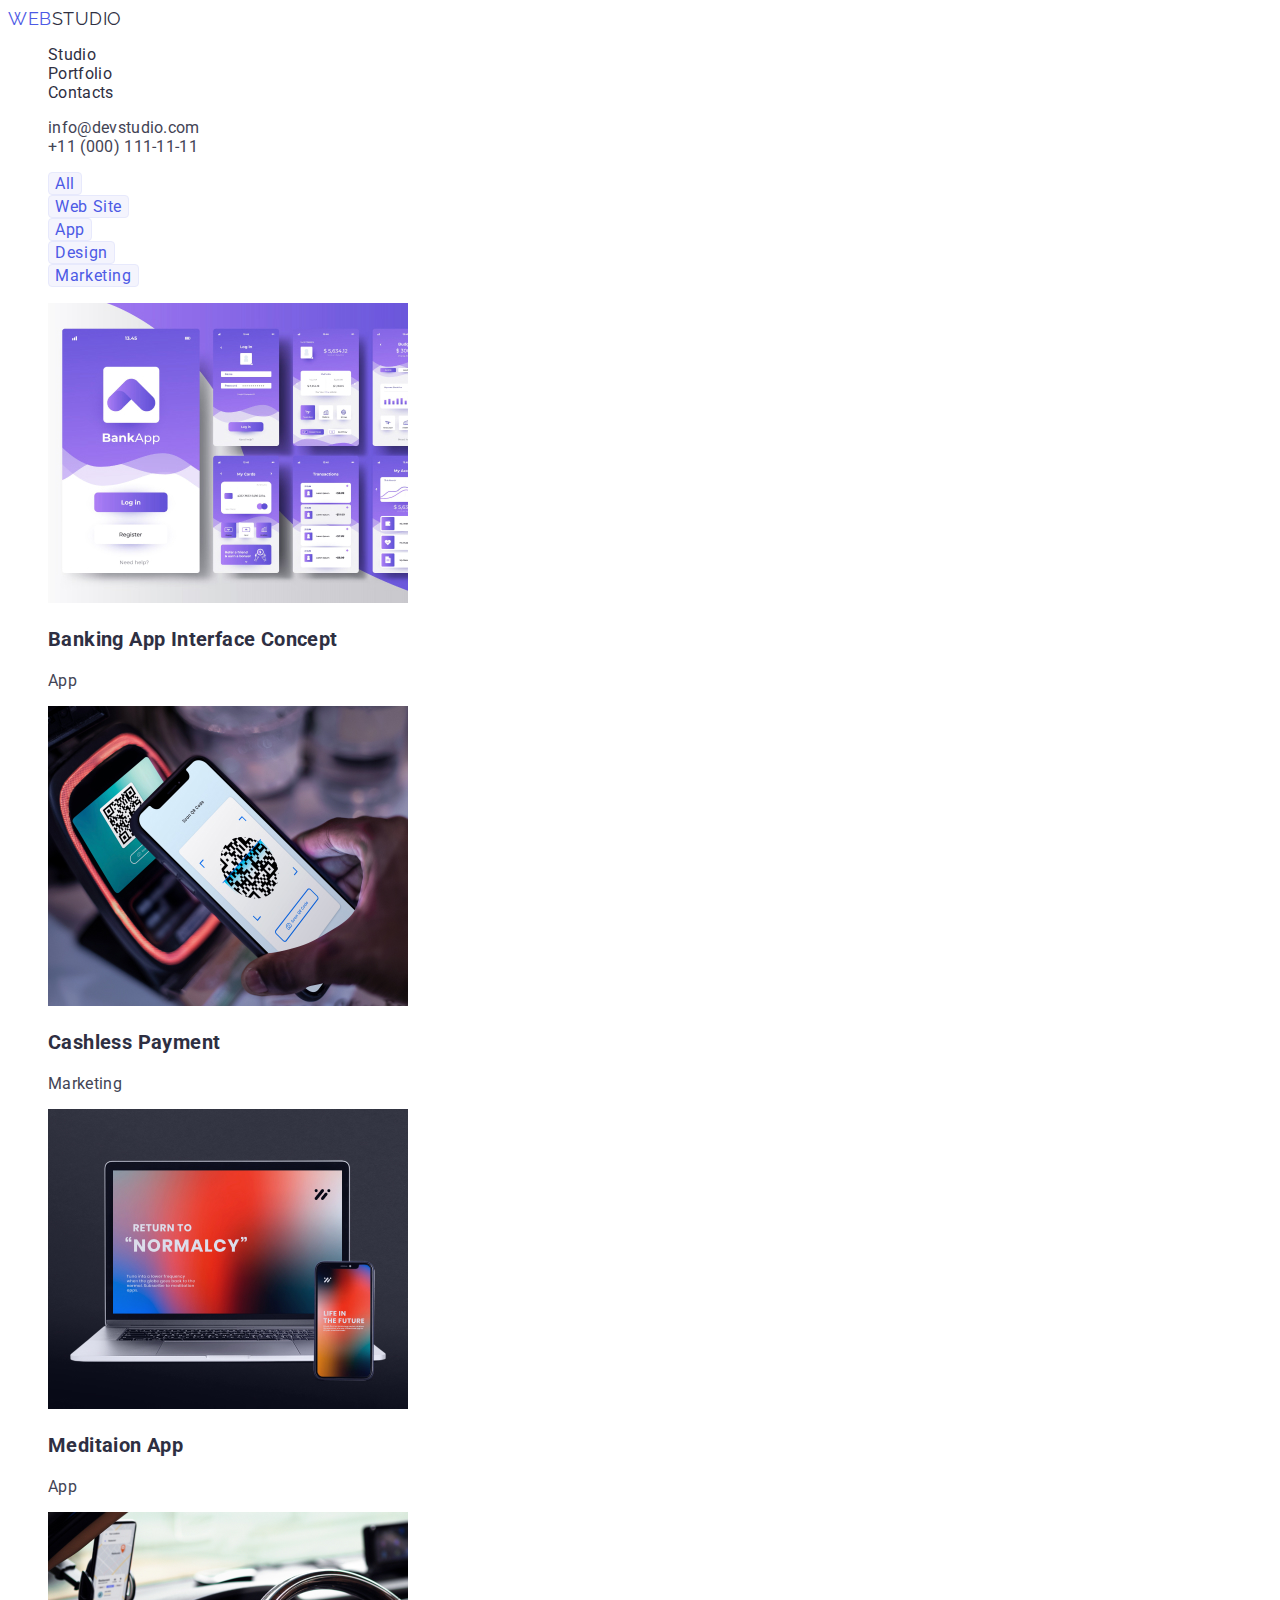
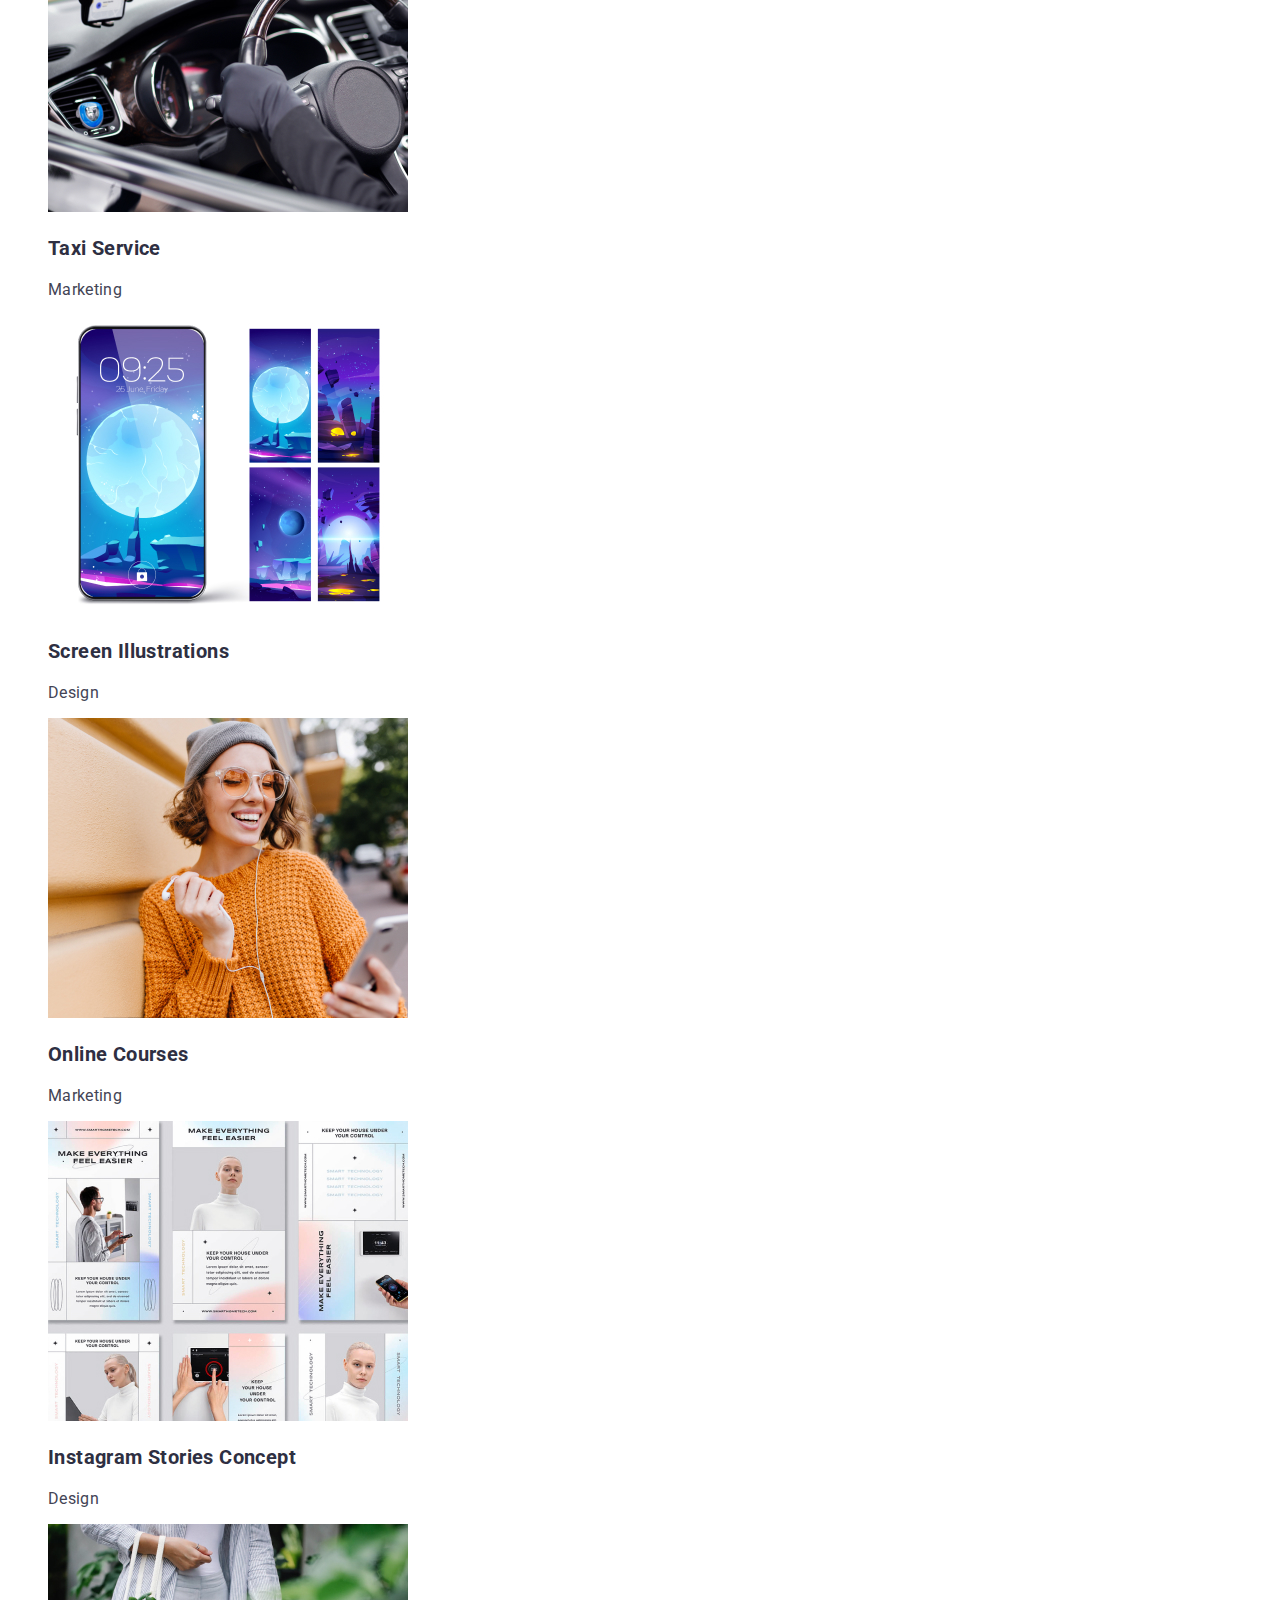
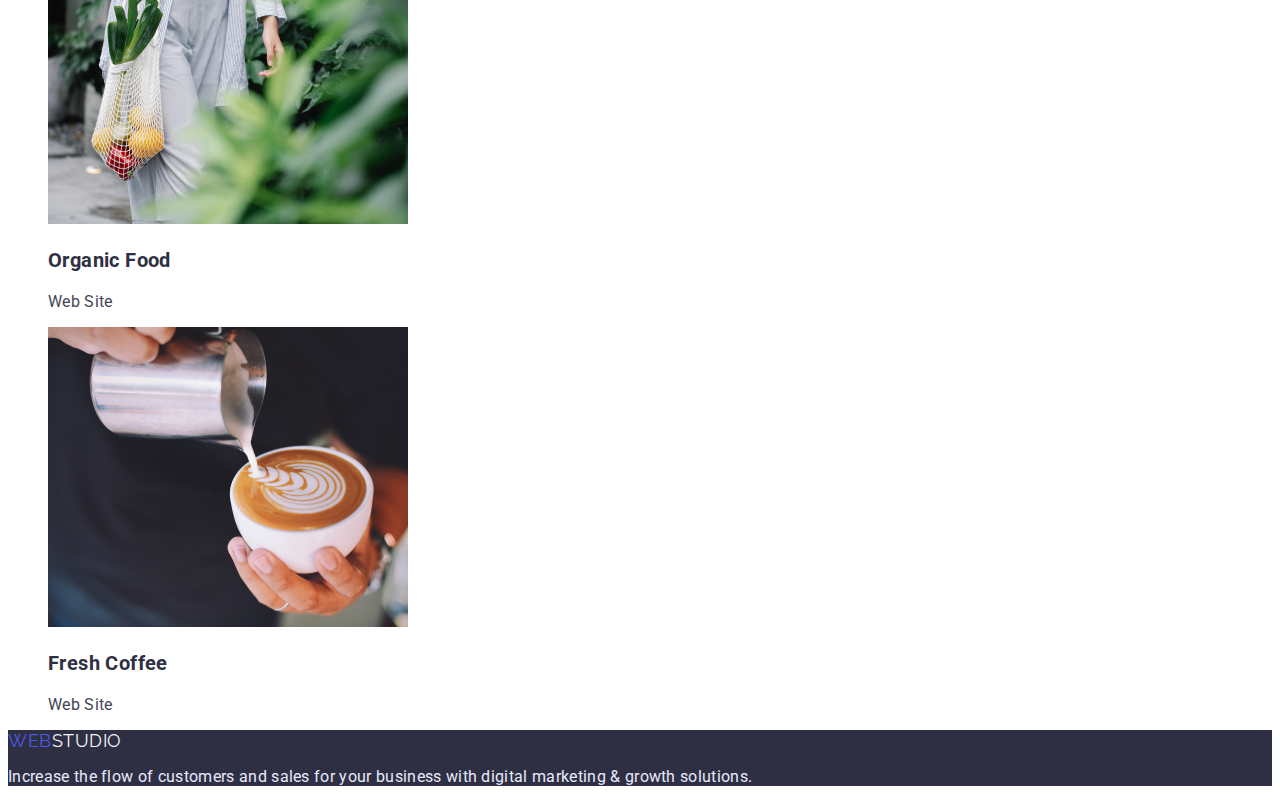
==== portfolio.html @ a3c71c4f "Initial commit" ====
<!DOCTYPE html>
<html lang="en">
  <head>
    <meta charset="UTF-8" />
    <meta http-equiv="X-UA-Compatible" content="IE=edge" />
    <meta name="viewport" content="width=device-width, initial-scale=1.0" />
    <title>Portfolio</title>
    <link rel="preconnect" href="https://fonts.googleapis.com" />
    <link rel="preconnect" href="https://fonts.gstatic.com" crossorigin />
    <link
      href="https://fonts.googleapis.com/css2?family=Raleway:wght@800&family=Roboto:wght@400;500;700;900&display=swap"
      rel="stylesheet"
    />
    <link rel="stylesheet" href="./css/styles.css" />
  </head>
  <body>
    <!-- Header -->
    <header class="header">
      <nav class="nav">
        <a class="logo link" href="./index.html"
          >Web<span class="logo-item">Studio</span></a
        >
        <ul class="menu list">
          <li class="menu-item list">
            <a class="menu-link link" href="./index.html">Studio</a>
          </li>
          <li class="menu-item list">
            <a class="menu-link link" href="./portfolio.html">Portfolio</a>
          </li>
          <li class="menu-item list">
            <a class="menu-link link" href="/contacts.html">Contacts</a>
          </li>
        </ul>
      </nav>
      <address>
        <ul class="menu list">
          <li class="menu-item">
            <a class="contact-mail link" href="mailto:info@devstudio.com"
              >info@devstudio.com</a
            >
          </li>
          <li>
            <a class="contact-phone-number link" href="tel:+11(000)111-11-11"
              >+11 (000) 111-11-11</a
            >
          </li>
        </ul>
      </address>
    </header>
    <main>
      <section>
        <ul class="list">
          <li><button class="modal-btn" type="button">All</button></li>
          <li><button class="modal-btn" type="button">Web Site</button></li>
          <li><button class="modal-btn" type="button">App</button></li>
          <li><button class="modal-btn" type="button">Design</button></li>
          <li><button class="modal-btn" type="button">Marketing</button></li>
        </ul>
        <ul class="list">
          <li class="portfolio">
            <img src="./images/img-4.jpg" alt="bank app" width="360" />
            <h3 class="portfolio-title">Banking App Interface Concept</h3>
            <p class="portfolio-text">App</p>
          </li>
          <li class="portfolio">
            <img
              src="./images/img-5.jpg"
              alt="phone with QR-code"
              width="360"
            />
            <h3 class="portfolio-title">Cashless Payment</h3>
            <p class="portfolio-text">Marketing</p>
          </li>
          <li class="portfolio">
            <img src="./images/img-6.jpg" alt="laptop and phone" width="360" />
            <h3 class="portfolio-title">Meditaion App</h3>
            <p class="portfolio-text">App</p>
          </li>
          <li class="portfolio">
            <img
              src="./images/img-7.jpg"
              alt="man in a car with phone"
              width="360"
            />
            <h3 class="portfolio-title">Taxi Service</h3>
            <p class="portfolio-text">Marketing</p>
          </li>
          <li class="portfolio">
            <img
              src="./images/img-8.jpg"
              alt="screen illustrations"
              width="360"
            />
            <h3 class="portfolio-title">Screen Illustrations</h3>
            <p class="portfolio-text">Design</p>
          </li>
          <li class="portfolio">
            <img
              src="./images/img-9.jpg"
              alt="girl with phone and earphones"
              width="360"
            />
            <h3 class="portfolio-title">Online Courses</h3>
            <p class="portfolio-text">Marketing</p>
          </li>
          <li class="portfolio">
            <img
              src="./images/img-10.jpg"
              alt="Instagram stories concept"
              width="360"
            />
            <h3 class="portfolio-title">Instagram Stories Concept</h3>
            <p class="portfolio-text">Design</p>
          </li>
          <li class="portfolio">
            <img
              src="./images/img-11.jpg"
              alt="a bag with vegetables and fruits"
              width="360"
            />
            <h3 class="portfolio-title">Organic Food</h3>
            <p class="portfolio-text">Web Site</p>
          </li>
          <li class="portfolio">
            <img src="./images/img-12.jpg" alt="a cup of cofee" width="360" />
            <h3 class="portfolio-title">Fresh Coffee</h3>
            <p class="portfolio-text">Web Site</p>
          </li>
        </ul>
      </section>
    </main>
    <footer class="footer">
      <a class="logo link" href="./index.html"
        >Web<span class="logo-footer">Studio</span></a
      >
      <p class="footer-text">
        Increase the flow of customers and sales for your business with digital
        marketing & growth solutions.
      </p>
    </footer>
  </body>
</html>
---- css/styles.css ----
:root {
  --primary-text-color: #434455;
  --tittle-text-color: #2e2f42;
  --primary-white-color: #ffffff;
  --primary-bcg-color: #f4f4fd;
}
body {
  color: #434455;
  font-family: system-ui, -apple-system, BlinkMacSystemFont, "Segoe UI", Roboto,
    Oxygen, Ubuntu, Cantarell, "Open Sans", "Helvetica Neue", sans-serif;
}
.list {
  list-style: none;
}
.link {
  text-decoration: none;
}
/* logo */
.logo {
  font-family: "Raleway", sans-serif;
  font-size: 18px;
  line-height: 0, 75;
  display: flex;
  align-items: center;
  letter-spacing: 0.03em;
  text-transform: uppercase;
  color: #4d5ae5;
}
.logo-item {
  font-family: "Raleway", sans-serif;
  font-size: 18px;
  line-height: 0, 75;
  display: flex;
  align-items: center;
  letter-spacing: 0.03em;
  text-transform: uppercase;
  color: var(--tittle-text-color);
}
/* header */
.menu-link {
  font-family: "Roboto", sans-serif;
  font-size: 16px;
  line-height: 0, 67;
  letter-spacing: 0.02em;
  color: var(--tittle-text-color);
}
.menu-link:hover {
  color: #404bbf;
}
.contact-mail {
  font-family: "Roboto", sans-serif;
  font-style: normal;
  font-size: 16px;
  line-height: 0, 67;
  letter-spacing: 0.02em;
  color: var(--primary-text-color);
}
.contact-phone-number {
  font-family: "Roboto", sans-serif;
  font-style: normal;
  font-size: 16px;
  line-height: 0, 67;
  letter-spacing: 0.02em;
  color: var(--primary-text-color);
}
.contact-mail:hover {
  color: #404bbf;
}
.contact-phone-number:hover {
  color: #404bbf;
}
/* Hero */
.main-btn {
  font-family: "Roboto", sans-serif;
  font-size: 16px;
  line-height: 0, 67;
  display: flex;
  align-items: center;
  letter-spacing: 0.04em;
  color: var(--primary-white-color);
  background-color: #4d5ae5;
  cursor: pointer;
}
.main-btn:hover {
  background-color: #404bbf;
  cursor: pointer;
}
.main-section {
  background-color: var(--tittle-text-color);
}
.main-section-text {
  font-family: "Roboto";
  font-size: 56px;
  line-height: 0, 93;
  letter-spacing: 0.02em;
  color: var(--primary-white-color);
}
/* Our Features */
.features-title {
  font-family: "Roboto", sans-serif;
  font-size: 20px;
  line-height: 0, 83;
  letter-spacing: 0.02em;
  color: var(--tittle-text-color);
}
.features-text {
  font-family: "Roboto", sans-serif;
  font-size: 16px;
  line-height: 0, 66;
  letter-spacing: 0.02em;
  color: var(--primary-text-color);
}
/* What are we doing */

/* Our team */
.our-team {
  background-color: var(--primary-bcg-color);
}
.team-card {
  background-color: var(--primary-white-color);
}
.team-title {
  font-family: "Roboto", sans-serif;
  font-size: 20px;
  line-height: 0, 83;
  letter-spacing: 0.02em;
  color: var(--tittle-text-color);
}
.team-text {
  font-family: "Roboto", sans-serif;
  font-size: 16px;
  line-height: 0, 66;
  letter-spacing: 0.02em;
}
/* footer */
.footer {
  background-color: var(--tittle-text-color);
}
.footer-text {
  font-family: "Roboto", sans-serif;
  font-size: 16px;
  line-height: 0, 66;
  letter-spacing: 0.02em;
  color: #e7e9fc;
}
.logo-footer {
  font-family: "Raleway", sans-serif;
  font-size: 18px;
  line-height: 0, 75;
  display: flex;
  align-items: center;
  letter-spacing: 0.03em;
  text-transform: uppercase;
  color: var(--primary-bcg-color);
}
/* Portfolio */
.modal-btn {
  font-family: "Roboto", sans-serif;
  font-size: 16px;
  line-height: 0, 66;
  display: flex;
  align-items: center;
  text-align: center;
  letter-spacing: 0.04em;
  color: #4d5ae5;
  background: #f4f4fd;
  border: 1px solid #e7e9fc;
  border-radius: 4px;
  flex: none;
  order: 1;
  flex-grow: 0;
  cursor: pointer;
}
.modal-btn:hover {
  font-family: "Roboto", sans-serif;
  font-size: 16px;
  line-height: 0, 66;
  display: flex;
  align-items: center;
  text-align: center;
  letter-spacing: 0.04em;
  color: var(--primary-white-color);
  background: #404bbf;
  box-shadow: 0px 3px 1px rgba(0, 0, 0, 0.1), 0px 2px 1px rgba(0, 0, 0, 0.08),
    0px 2px 2px rgba(0, 0, 0, 0.12);
  border-radius: 4px;
  flex: none;
  order: 0;
  flex-grow: 0;
}
.portfolio-title {
  font-family: "Roboto", sans-serif;
  font-size: 20px;
  line-height: 0, 83;
  letter-spacing: 0.02em;
  color: var(--tittle-text-color);
}
.portfolio-text {
  font-family: "Roboto", sans-serif;
  font-size: 16px;
  line-height: 0, 66;
  letter-spacing: 0.02em;
  color: var(--primary-text-color);
}
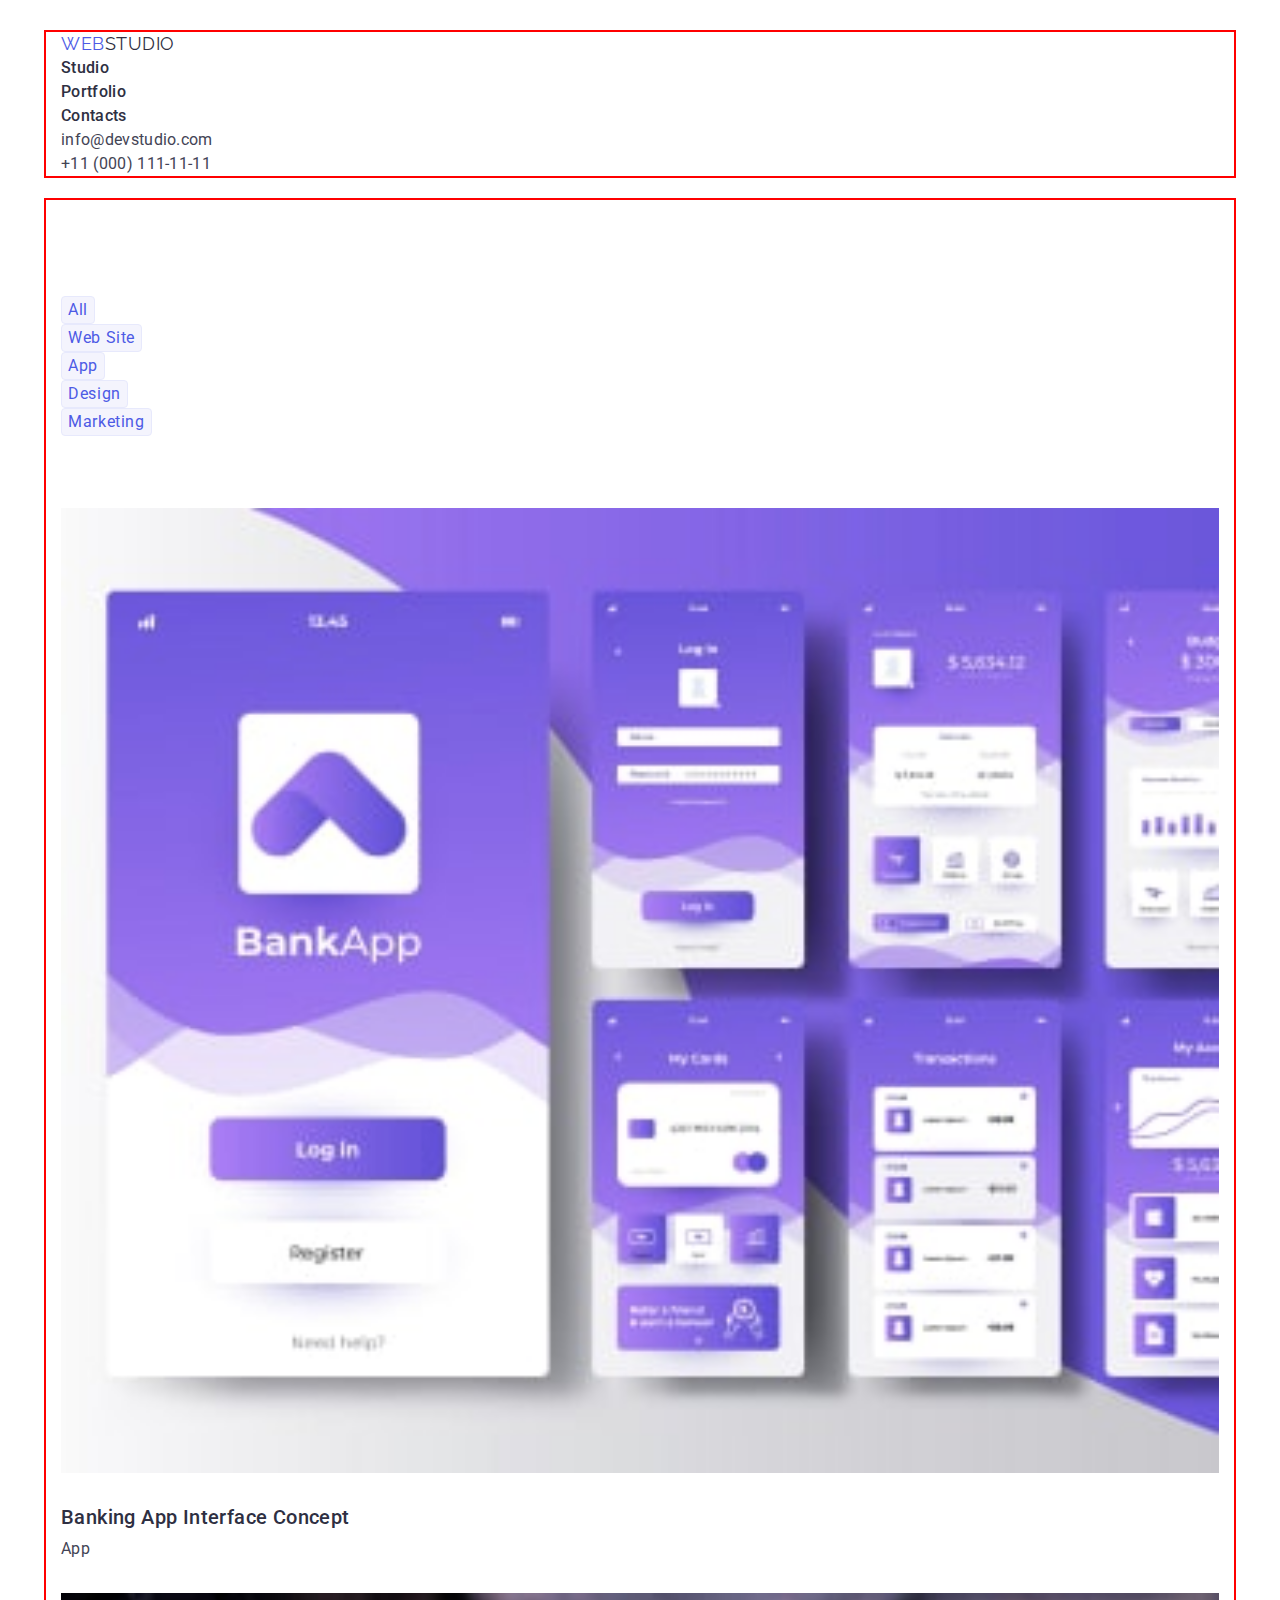
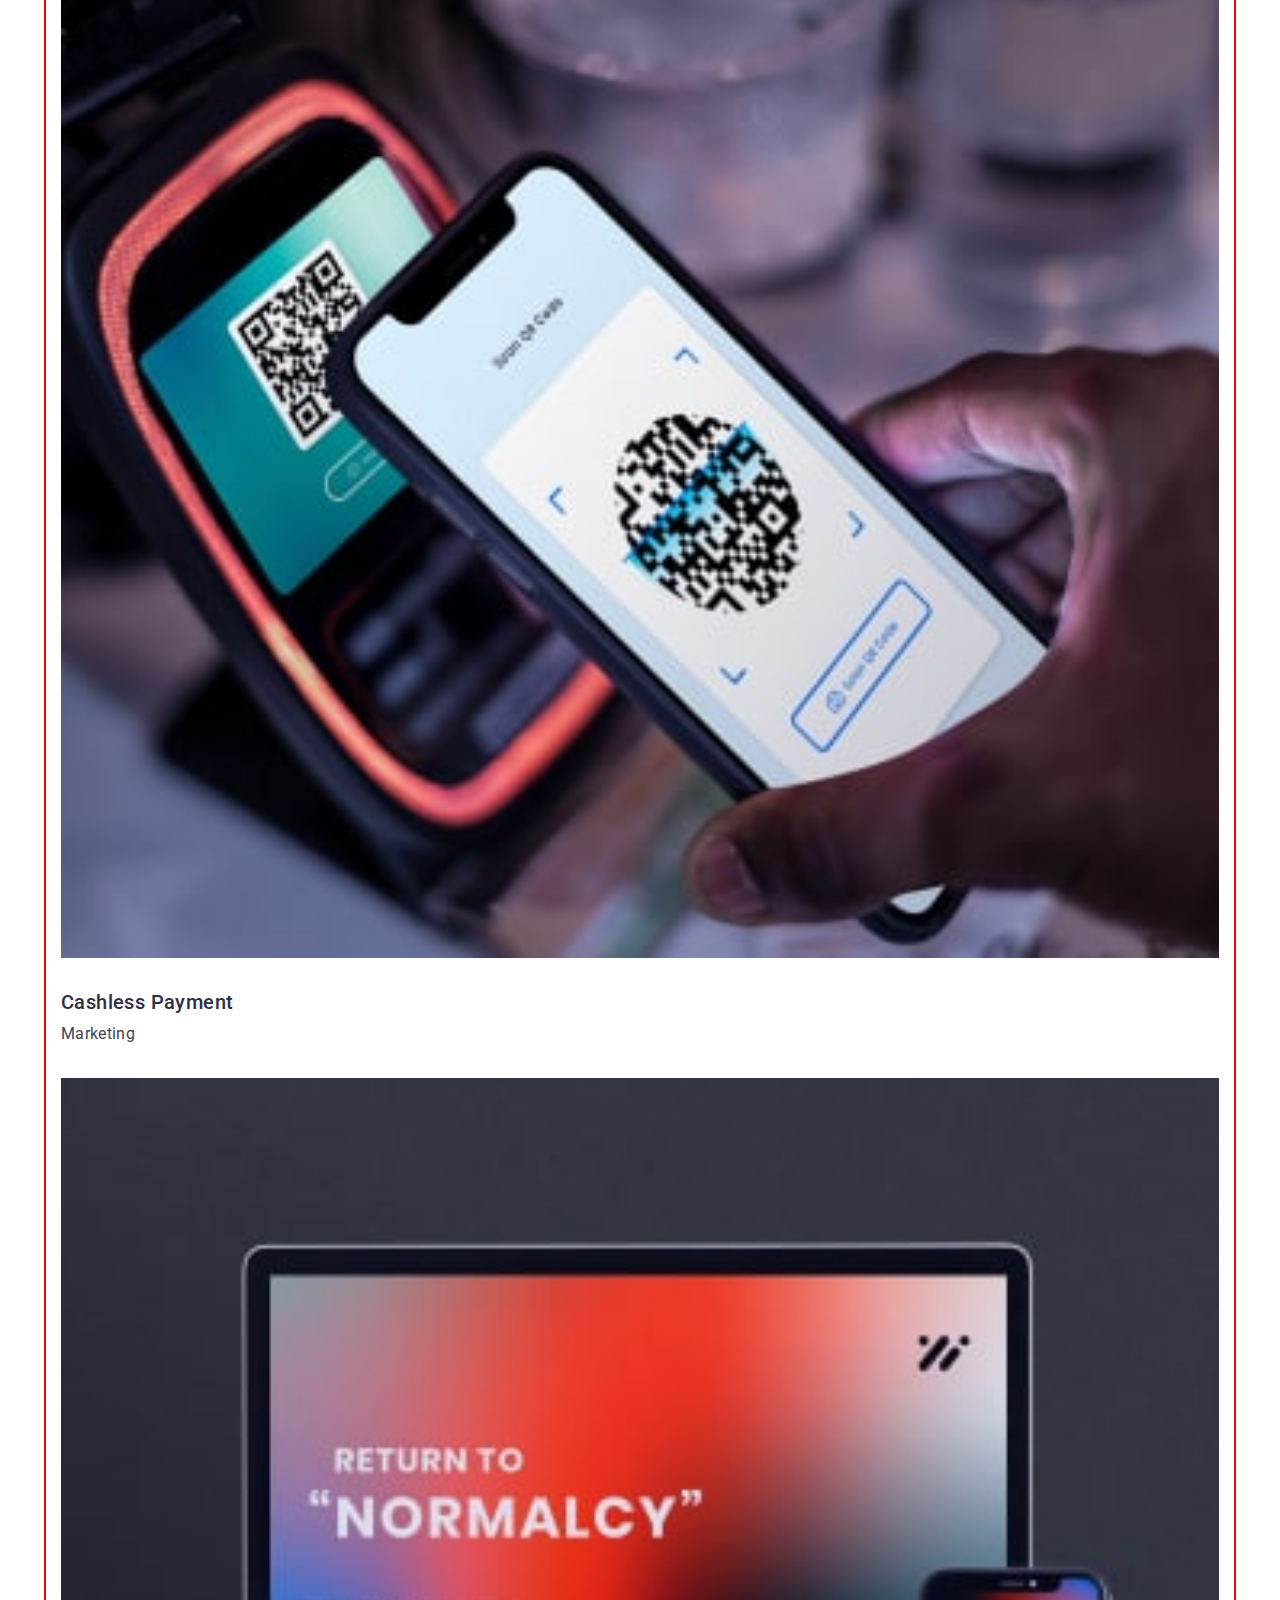
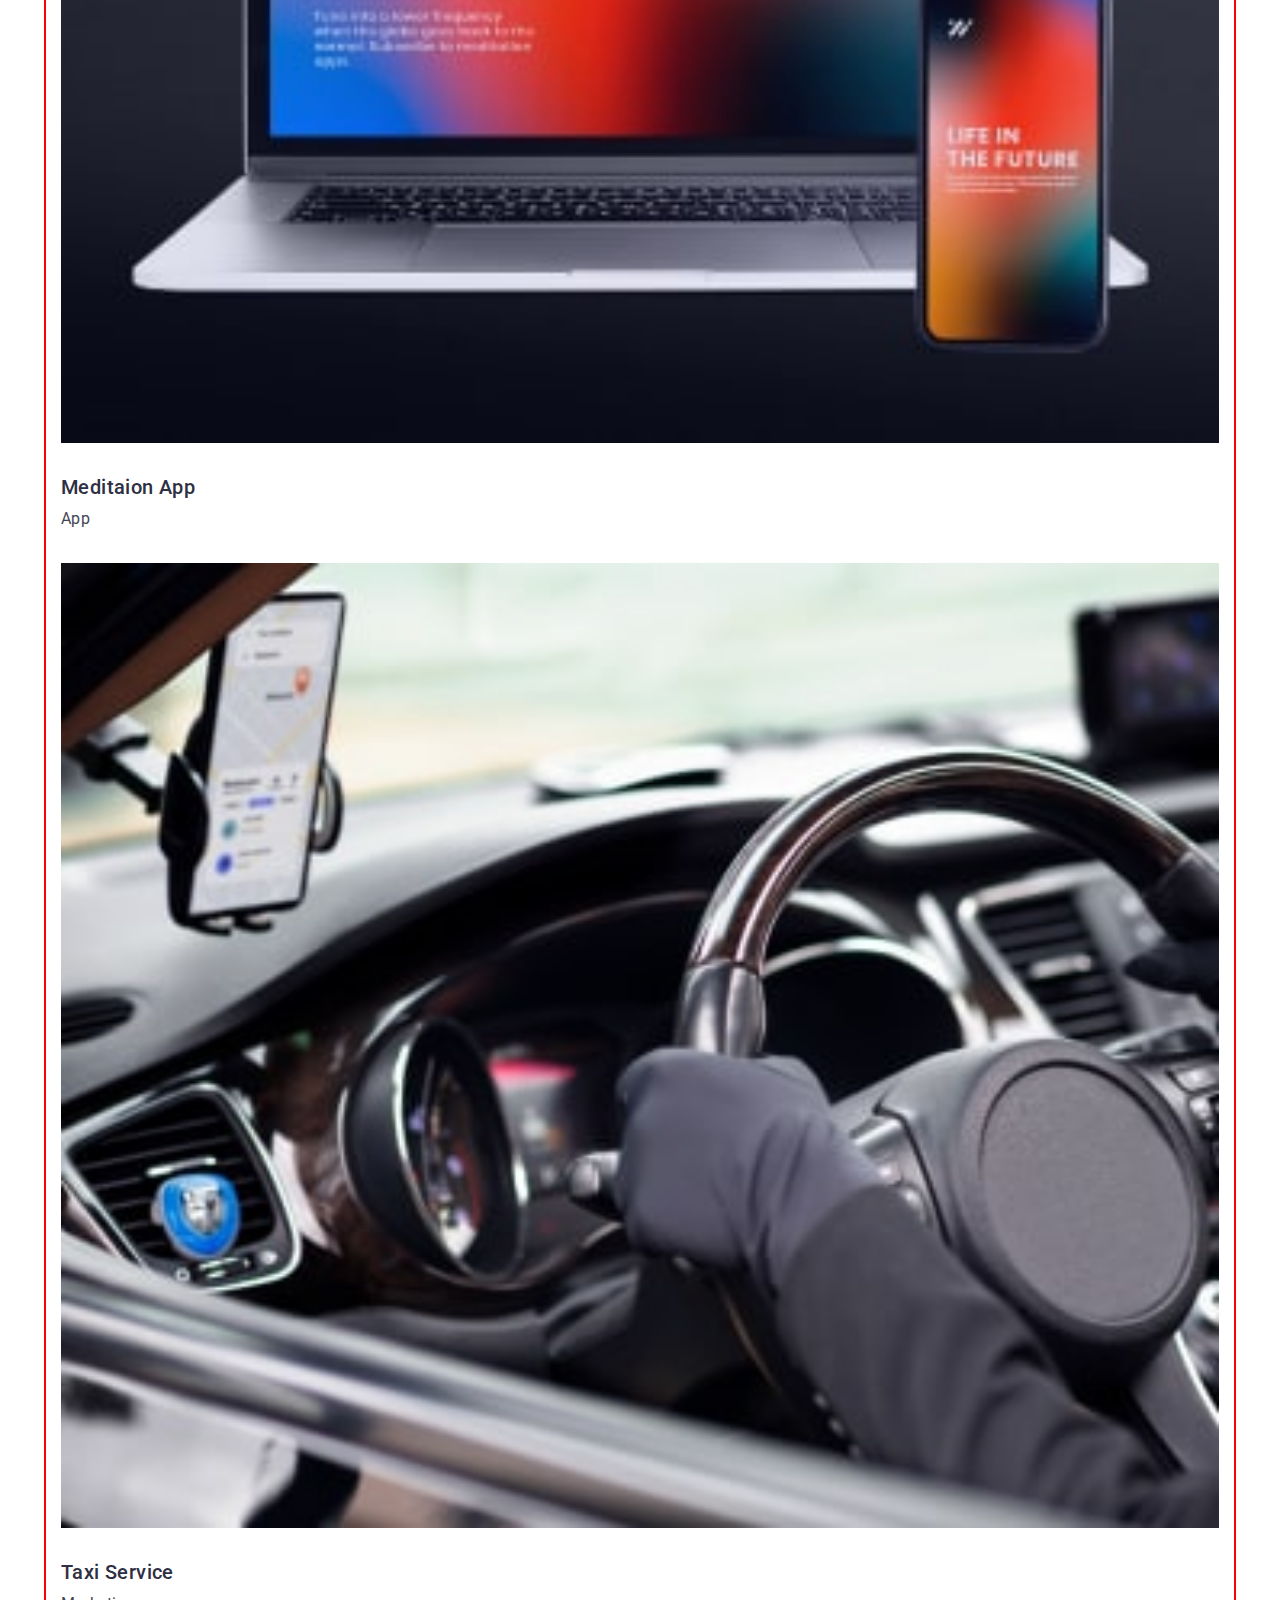
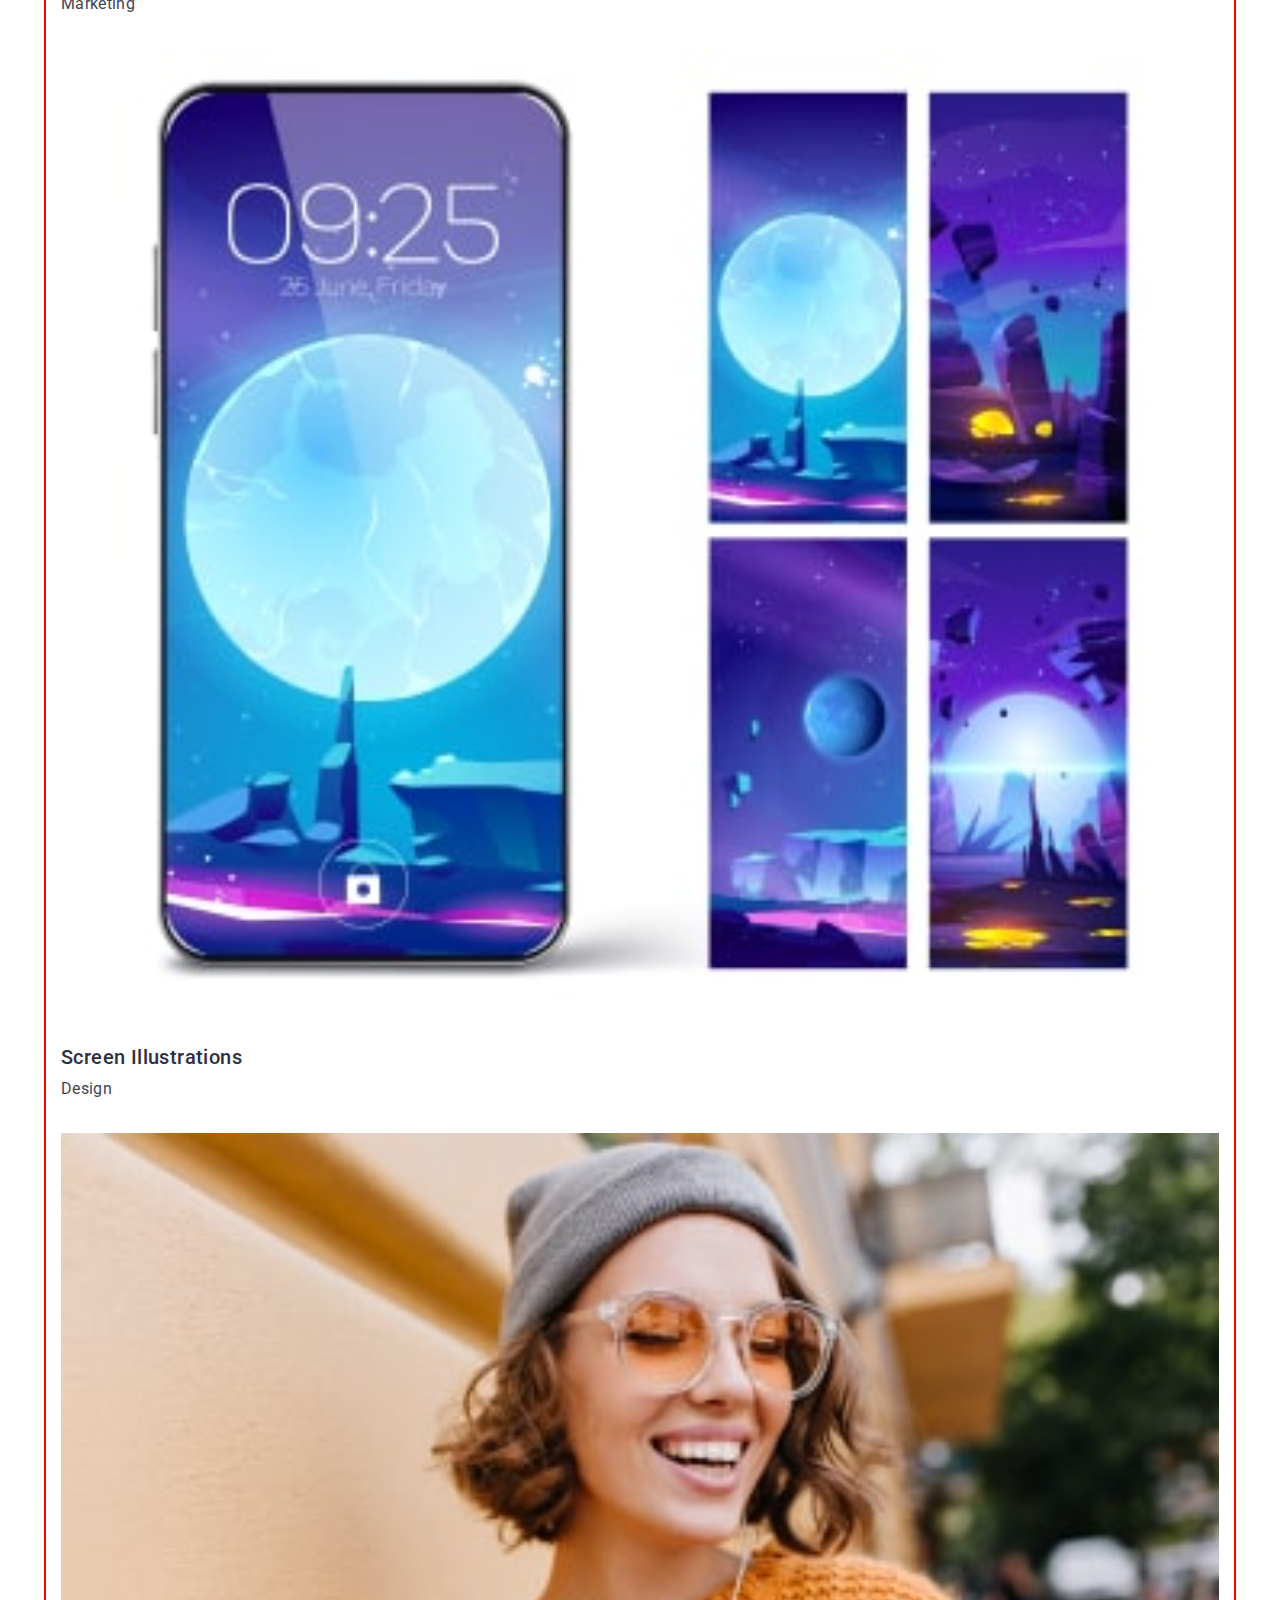
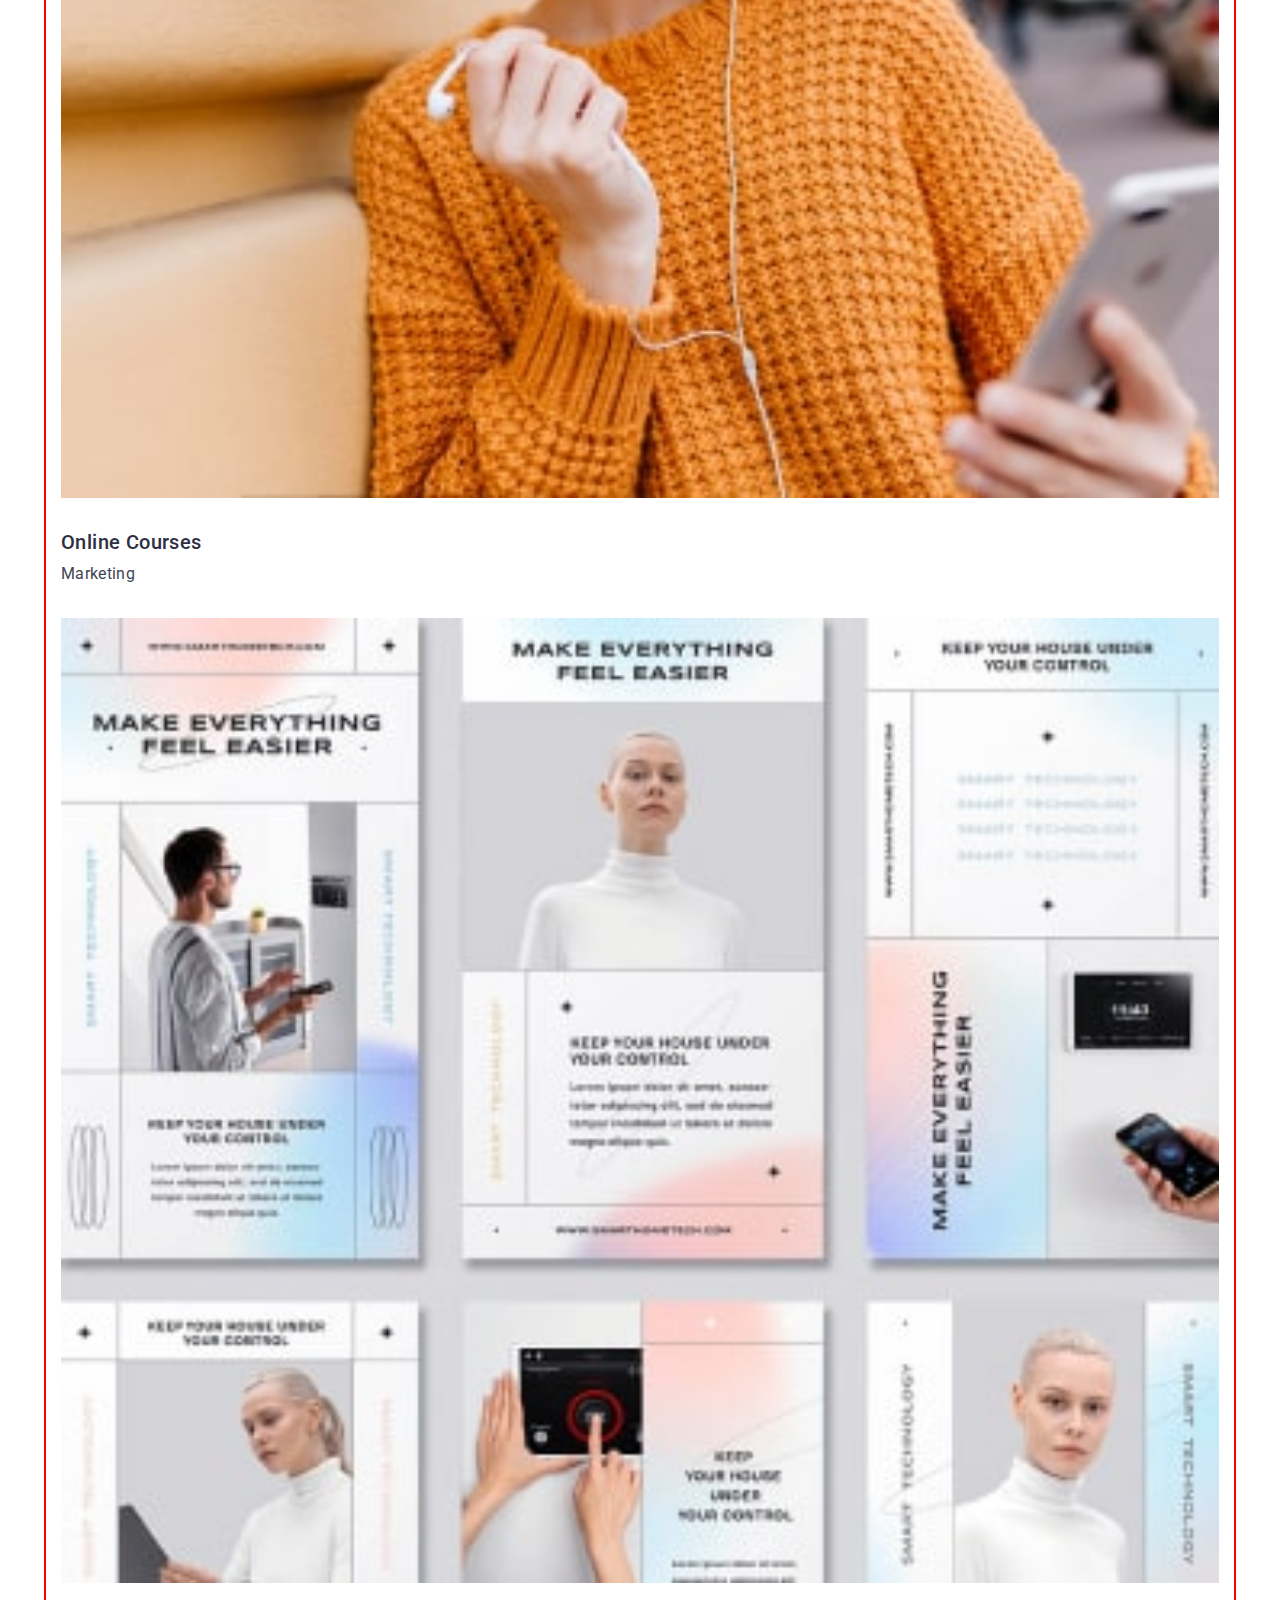
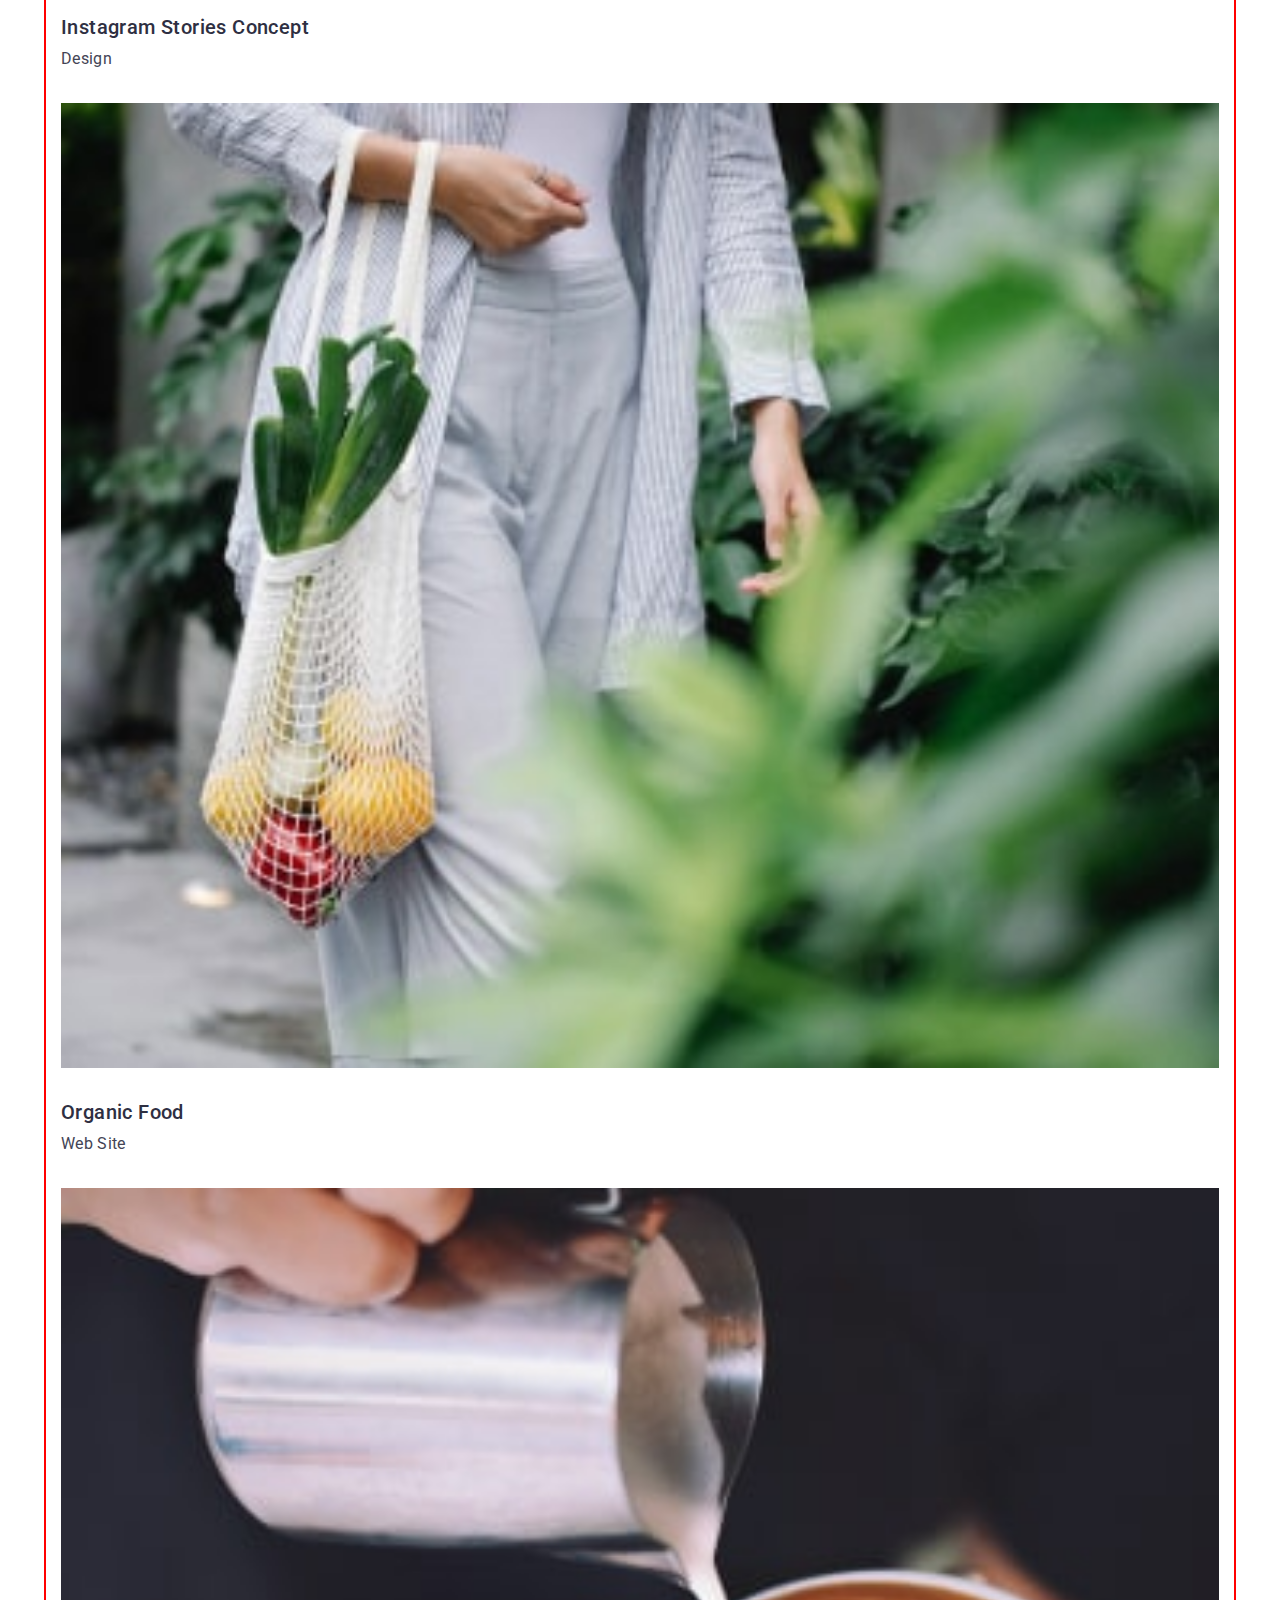
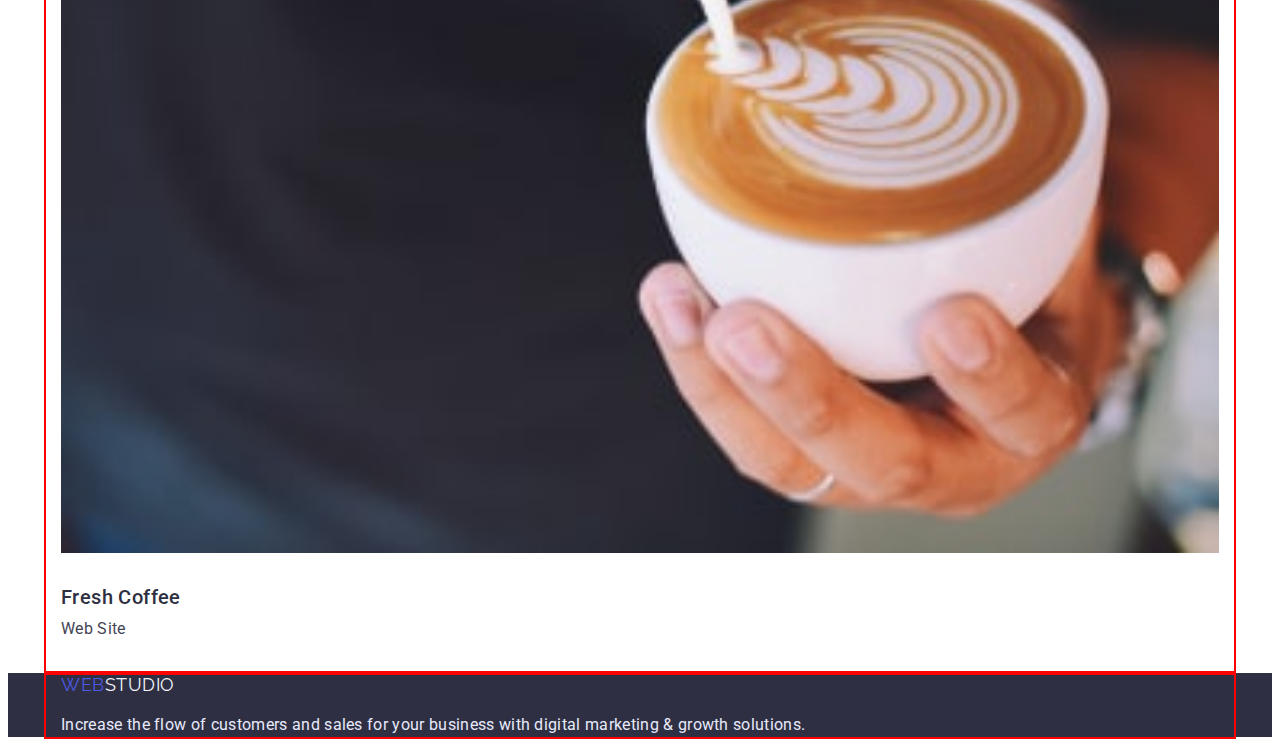
==== commit 741d2eda: "Add files via upload" ====
--- a/portfolio.html
+++ b/portfolio.html
@@ -1,142 +1,170 @@
-<!DOCTYPE html>
-<html lang="en">
-  <head>
-    <meta charset="UTF-8" />
-    <meta http-equiv="X-UA-Compatible" content="IE=edge" />
-    <meta name="viewport" content="width=device-width, initial-scale=1.0" />
-    <title>Portfolio</title>
-    <link rel="preconnect" href="https://fonts.googleapis.com" />
-    <link rel="preconnect" href="https://fonts.gstatic.com" crossorigin />
-    <link
-      href="https://fonts.googleapis.com/css2?family=Raleway:wght@800&family=Roboto:wght@400;500;700;900&display=swap"
-      rel="stylesheet"
-    />
-    <link rel="stylesheet" href="./css/styles.css" />
-  </head>
-  <body>
-    <!-- Header -->
-    <header class="header">
-      <nav class="nav">
-        <a class="logo link" href="./index.html"
-          >Web<span class="logo-item">Studio</span></a
-        >
-        <ul class="menu list">
-          <li class="menu-item list">
-            <a class="menu-link link" href="./index.html">Studio</a>
-          </li>
-          <li class="menu-item list">
-            <a class="menu-link link" href="./portfolio.html">Portfolio</a>
-          </li>
-          <li class="menu-item list">
-            <a class="menu-link link" href="/contacts.html">Contacts</a>
-          </li>
-        </ul>
-      </nav>
-      <address>
-        <ul class="menu list">
-          <li class="menu-item">
-            <a class="contact-mail link" href="mailto:info@devstudio.com"
-              >info@devstudio.com</a
-            >
-          </li>
-          <li>
-            <a class="contact-phone-number link" href="tel:+11(000)111-11-11"
-              >+11 (000) 111-11-11</a
-            >
-          </li>
-        </ul>
-      </address>
-    </header>
-    <main>
-      <section>
-        <ul class="list">
-          <li><button class="modal-btn" type="button">All</button></li>
-          <li><button class="modal-btn" type="button">Web Site</button></li>
-          <li><button class="modal-btn" type="button">App</button></li>
-          <li><button class="modal-btn" type="button">Design</button></li>
-          <li><button class="modal-btn" type="button">Marketing</button></li>
-        </ul>
-        <ul class="list">
-          <li class="portfolio">
-            <img src="./images/img-4.jpg" alt="bank app" width="360" />
-            <h3 class="portfolio-title">Banking App Interface Concept</h3>
-            <p class="portfolio-text">App</p>
-          </li>
-          <li class="portfolio">
-            <img
-              src="./images/img-5.jpg"
-              alt="phone with QR-code"
-              width="360"
-            />
-            <h3 class="portfolio-title">Cashless Payment</h3>
-            <p class="portfolio-text">Marketing</p>
-          </li>
-          <li class="portfolio">
-            <img src="./images/img-6.jpg" alt="laptop and phone" width="360" />
-            <h3 class="portfolio-title">Meditaion App</h3>
-            <p class="portfolio-text">App</p>
-          </li>
-          <li class="portfolio">
-            <img
-              src="./images/img-7.jpg"
-              alt="man in a car with phone"
-              width="360"
-            />
-            <h3 class="portfolio-title">Taxi Service</h3>
-            <p class="portfolio-text">Marketing</p>
-          </li>
-          <li class="portfolio">
-            <img
-              src="./images/img-8.jpg"
-              alt="screen illustrations"
-              width="360"
-            />
-            <h3 class="portfolio-title">Screen Illustrations</h3>
-            <p class="portfolio-text">Design</p>
-          </li>
-          <li class="portfolio">
-            <img
-              src="./images/img-9.jpg"
-              alt="girl with phone and earphones"
-              width="360"
-            />
-            <h3 class="portfolio-title">Online Courses</h3>
-            <p class="portfolio-text">Marketing</p>
-          </li>
-          <li class="portfolio">
-            <img
-              src="./images/img-10.jpg"
-              alt="Instagram stories concept"
-              width="360"
-            />
-            <h3 class="portfolio-title">Instagram Stories Concept</h3>
-            <p class="portfolio-text">Design</p>
-          </li>
-          <li class="portfolio">
-            <img
-              src="./images/img-11.jpg"
-              alt="a bag with vegetables and fruits"
-              width="360"
-            />
-            <h3 class="portfolio-title">Organic Food</h3>
-            <p class="portfolio-text">Web Site</p>
-          </li>
-          <li class="portfolio">
-            <img src="./images/img-12.jpg" alt="a cup of cofee" width="360" />
-            <h3 class="portfolio-title">Fresh Coffee</h3>
-            <p class="portfolio-text">Web Site</p>
-          </li>
-        </ul>
-      </section>
-    </main>
-    <footer class="footer">
-      <a class="logo link" href="./index.html"
-        >Web<span class="logo-footer">Studio</span></a
-      >
-      <p class="footer-text">
-        Increase the flow of customers and sales for your business with digital
-        marketing & growth solutions.
-      </p>
-    </footer>
-  </body>
-</html>
+<!DOCTYPE html>
+<html lang="en">
+  <head>
+    <meta charset="UTF-8" />
+    <meta http-equiv="X-UA-Compatible" content="IE=edge" />
+    <meta name="viewport" content="width=device-width, initial-scale=1.0" />
+    <title>Portfolio</title>
+    <link rel="preconnect" href="https://fonts.googleapis.com" />
+    <link rel="preconnect" href="https://fonts.gstatic.com" crossorigin />
+    <link
+      href="https://fonts.googleapis.com/css2?family=Raleway:wght@800&family=Roboto:wght@400;500;700;900&display=swap"
+      rel="stylesheet"
+    />
+    <link
+      rel="stylesheet"
+      href="https://cdnjs.cloudflare.com/ajax/libs/modern-normalize/1.1.0/modern-normalize.min.css"
+      integrity="sha512-wpPYUAdjBVSE4KJnH1VR1HeZfpl1ub8YT/NKx4PuQ5NmX2tKuGu6U/JRp5y+Y8XG2tV+wKQpNHVUX03MfMFn9Q=="
+      crossorigin="anonymous"
+      referrerpolicy="no-referrer"
+    />
+    <link rel="stylesheet" href="./css/styles.css" />
+  </head>
+  <body>
+    <!-- Header -->
+    <header class="header">
+      <div class="container">
+        <nav class="nav">
+          <a class="logo link" href="./index.html"
+            >Web<span class="logo-item">Studio</span></a
+          >
+          <ul class="menu list">
+            <li class="menu-item list">
+              <a class="menu-link link" href="./index.html">Studio</a>
+            </li>
+            <li class="menu-item list">
+              <a class="menu-link link" href="./portfolio.html">Portfolio</a>
+            </li>
+            <li class="menu-item list">
+              <a class="menu-link link" href="/contacts.html">Contacts</a>
+            </li>
+          </ul>
+        </nav>
+        <address>
+          <ul class="adress-menu list">
+            <li class="adress-menu-item">
+              <a class="adress-link link" href="mailto:info@devstudio.com"
+                >info@devstudio.com</a
+              >
+            </li>
+            <li class="adress-menu-item">
+              <a class="adress-link link" href="tel:+11(000)111-11-11"
+                >+11 (000) 111-11-11</a
+              >
+            </li>
+          </ul>
+        </address>
+      </div>
+    </header>
+    <main>
+      <section class="portfolio">
+        <div class="container">
+          <h2 hidden>Portfolio</h2>
+          <ul class="portfolio-btn-list list">
+            <li>
+              <button class="modal-btn" type="button">All</button>
+            </li>
+            <li>
+              <button class="modal-btn btn" type="button">Web Site</button>
+            </li>
+            <li><button class="modal-btn btn" type="button">App</button></li>
+            <li><button class="modal-btn btn" type="button">Design</button></li>
+            <li>
+              <button class="modal-btn btn" type="button">Marketing</button>
+            </li>
+          </ul>
+          <ul class="portfolio-list list">
+            <li class="portfolio-item">
+              <img src="./images/portfolio-1.jpg" alt="bank app" width="360" />
+              <h3 class="portfolio-title">Banking App Interface Concept</h3>
+              <p class="portfolio-text">App</p>
+            </li>
+            <li class="portfolio-item">
+              <img
+                src="./images/portfolio-2.jpg"
+                alt="phone with QR-code"
+                width="360"
+              />
+              <h3 class="portfolio-title">Cashless Payment</h3>
+              <p class="portfolio-text">Marketing</p>
+            </li>
+            <li class="portfolio-item">
+              <img
+                src="./images/portfolio-3.jpg"
+                alt="laptop and phone"
+                width="360"
+              />
+              <h3 class="portfolio-title">Meditaion App</h3>
+              <p class="portfolio-text">App</p>
+            </li>
+            <li class="portfolio-item">
+              <img
+                src="./images/portfolio-4.jpg"
+                alt="man in a car with phone"
+                width="360"
+              />
+              <h3 class="portfolio-title">Taxi Service</h3>
+              <p class="portfolio-text">Marketing</p>
+            </li>
+            <li class="portfolio-item">
+              <img
+                src="./images/portfolio-5.jpg"
+                alt="screen illustrations"
+                width="360"
+              />
+              <h3 class="portfolio-title">Screen Illustrations</h3>
+              <p class="portfolio-text">Design</p>
+            </li>
+            <li class="portfolio-item">
+              <img
+                src="./images/portfolio-6.jpg"
+                alt="girl with phone and earphones"
+                width="360"
+              />
+              <h3 class="portfolio-title">Online Courses</h3>
+              <p class="portfolio-text">Marketing</p>
+            </li>
+            <li class="portfolio-item">
+              <img
+                src="./images/portfolio-7.jpg"
+                alt="Instagram stories concept"
+                width="360"
+              />
+              <h3 class="portfolio-title">Instagram Stories Concept</h3>
+              <p class="portfolio-text">Design</p>
+            </li>
+            <li class="portfolio-item">
+              <img
+                src="./images/portfolio-8.jpg"
+                alt="a bag with vegetables and fruits"
+                width="360"
+              />
+              <h3 class="portfolio-title">Organic Food</h3>
+              <p class="portfolio-text">Web Site</p>
+            </li>
+            <li class="portfolio-item">
+              <img
+                src="./images/portfolio-9.jpg"
+                alt="a cup of cofee"
+                width="360"
+              />
+              <h3 class="portfolio-title">Fresh Coffee</h3>
+              <p class="portfolio-text">Web Site</p>
+            </li>
+          </ul>
+        </div>
+      </section>
+    </main>
+    <footer class="footer">
+      <div class="container">
+        <a class="logo link" href="./index.html"
+          >Web<span class="logo-footer-span">Studio</span></a
+        >
+        <p class="footer-text">
+          Increase the flow of customers and sales for your business with
+          digital marketing & growth solutions.
+        </p>
+      </div>
+    </footer>
+  </body>
+</html>
--- a/css/styles.css
+++ b/css/styles.css
@@ -1,204 +1,251 @@
-:root {
-  --primary-text-color: #434455;
-  --tittle-text-color: #2e2f42;
-  --primary-white-color: #ffffff;
-  --primary-bcg-color: #f4f4fd;
-}
-body {
-  color: #434455;
-  font-family: system-ui, -apple-system, BlinkMacSystemFont, "Segoe UI", Roboto,
-    Oxygen, Ubuntu, Cantarell, "Open Sans", "Helvetica Neue", sans-serif;
-}
-.list {
-  list-style: none;
-}
-.link {
-  text-decoration: none;
-}
-/* logo */
-.logo {
-  font-family: "Raleway", sans-serif;
-  font-size: 18px;
-  line-height: 0, 75;
-  display: flex;
-  align-items: center;
-  letter-spacing: 0.03em;
-  text-transform: uppercase;
-  color: #4d5ae5;
-}
-.logo-item {
-  font-family: "Raleway", sans-serif;
-  font-size: 18px;
-  line-height: 0, 75;
-  display: flex;
-  align-items: center;
-  letter-spacing: 0.03em;
-  text-transform: uppercase;
-  color: var(--tittle-text-color);
-}
-/* header */
-.menu-link {
-  font-family: "Roboto", sans-serif;
-  font-size: 16px;
-  line-height: 0, 67;
-  letter-spacing: 0.02em;
-  color: var(--tittle-text-color);
-}
-.menu-link:hover {
-  color: #404bbf;
-}
-.contact-mail {
-  font-family: "Roboto", sans-serif;
-  font-style: normal;
-  font-size: 16px;
-  line-height: 0, 67;
-  letter-spacing: 0.02em;
-  color: var(--primary-text-color);
-}
-.contact-phone-number {
-  font-family: "Roboto", sans-serif;
-  font-style: normal;
-  font-size: 16px;
-  line-height: 0, 67;
-  letter-spacing: 0.02em;
-  color: var(--primary-text-color);
-}
-.contact-mail:hover {
-  color: #404bbf;
-}
-.contact-phone-number:hover {
-  color: #404bbf;
-}
-/* Hero */
-.main-btn {
-  font-family: "Roboto", sans-serif;
-  font-size: 16px;
-  line-height: 0, 67;
-  display: flex;
-  align-items: center;
-  letter-spacing: 0.04em;
-  color: var(--primary-white-color);
-  background-color: #4d5ae5;
-  cursor: pointer;
-}
-.main-btn:hover {
-  background-color: #404bbf;
-  cursor: pointer;
-}
-.main-section {
-  background-color: var(--tittle-text-color);
-}
-.main-section-text {
-  font-family: "Roboto";
-  font-size: 56px;
-  line-height: 0, 93;
-  letter-spacing: 0.02em;
-  color: var(--primary-white-color);
-}
-/* Our Features */
-.features-title {
-  font-family: "Roboto", sans-serif;
-  font-size: 20px;
-  line-height: 0, 83;
-  letter-spacing: 0.02em;
-  color: var(--tittle-text-color);
-}
-.features-text {
-  font-family: "Roboto", sans-serif;
-  font-size: 16px;
-  line-height: 0, 66;
-  letter-spacing: 0.02em;
-  color: var(--primary-text-color);
-}
-/* What are we doing */
-
-/* Our team */
-.our-team {
-  background-color: var(--primary-bcg-color);
-}
-.team-card {
-  background-color: var(--primary-white-color);
-}
-.team-title {
-  font-family: "Roboto", sans-serif;
-  font-size: 20px;
-  line-height: 0, 83;
-  letter-spacing: 0.02em;
-  color: var(--tittle-text-color);
-}
-.team-text {
-  font-family: "Roboto", sans-serif;
-  font-size: 16px;
-  line-height: 0, 66;
-  letter-spacing: 0.02em;
-}
-/* footer */
-.footer {
-  background-color: var(--tittle-text-color);
-}
-.footer-text {
-  font-family: "Roboto", sans-serif;
-  font-size: 16px;
-  line-height: 0, 66;
-  letter-spacing: 0.02em;
-  color: #e7e9fc;
-}
-.logo-footer {
-  font-family: "Raleway", sans-serif;
-  font-size: 18px;
-  line-height: 0, 75;
-  display: flex;
-  align-items: center;
-  letter-spacing: 0.03em;
-  text-transform: uppercase;
-  color: var(--primary-bcg-color);
-}
-/* Portfolio */
-.modal-btn {
-  font-family: "Roboto", sans-serif;
-  font-size: 16px;
-  line-height: 0, 66;
-  display: flex;
-  align-items: center;
-  text-align: center;
-  letter-spacing: 0.04em;
-  color: #4d5ae5;
-  background: #f4f4fd;
-  border: 1px solid #e7e9fc;
-  border-radius: 4px;
-  flex: none;
-  order: 1;
-  flex-grow: 0;
-  cursor: pointer;
-}
-.modal-btn:hover {
-  font-family: "Roboto", sans-serif;
-  font-size: 16px;
-  line-height: 0, 66;
-  display: flex;
-  align-items: center;
-  text-align: center;
-  letter-spacing: 0.04em;
-  color: var(--primary-white-color);
-  background: #404bbf;
-  box-shadow: 0px 3px 1px rgba(0, 0, 0, 0.1), 0px 2px 1px rgba(0, 0, 0, 0.08),
-    0px 2px 2px rgba(0, 0, 0, 0.12);
-  border-radius: 4px;
-  flex: none;
-  order: 0;
-  flex-grow: 0;
-}
-.portfolio-title {
-  font-family: "Roboto", sans-serif;
-  font-size: 20px;
-  line-height: 0, 83;
-  letter-spacing: 0.02em;
-  color: var(--tittle-text-color);
-}
-.portfolio-text {
-  font-family: "Roboto", sans-serif;
-  font-size: 16px;
-  line-height: 0, 66;
-  letter-spacing: 0.02em;
-  color: var(--primary-text-color);
-}
+:root {
+  --primary-text-color: #434455;
+  --tittle-text-color: #2e2f42;
+  --primary-white-color: #ffffff;
+  --primary-bcg-color: #f4f4fd;
+  --logo-color: #2e2f42;
+}
+
+/*?-----------------------RESET-------------------------- */
+
+ul {
+  margin: 0;
+  padding: 0;
+}
+h1,
+h2,
+h3,
+h4,
+h5,
+h6,
+p {
+  margin: 0;
+}
+img {
+  display: block;
+  width: 100%;
+  max-width: 100%;
+}
+
+/*?-----------------------BASE-------------------------- */
+body {
+  color: var(--primary-text-color);
+  font-family: "Roboto", sans-serif;
+  background-color: var(--primary-white-color);
+  font-size: 16px;
+}
+.list {
+  list-style: none;
+}
+.link {
+  text-decoration: none;
+}
+.section-title {
+  font-size: 36px;
+  line-height: 1.2;
+  letter-spacing: 0.02em;
+  text-transform: capitalize;
+}
+.hidden {
+  position: absolute;
+  width: 1px;
+  height: 1px;
+  margin: -1px;
+  border: 0;
+  padding: 0;
+  white-space: nowrap;
+  clip-path: inset(100%);
+  clip: rect(0 0 0 0);
+  overflow: hidden;
+}
+.container {
+  width: 1158px;
+  padding-left: 15px;
+  padding-right: 15px;
+  outline: 2px solid red;
+  margin: 0 auto;
+}
+.section {
+  padding-top: 120px;
+  padding-bottom: 120px;
+}
+.btn {
+  display: block;
+}
+/*?-----------------------LOGO-------------------------- */
+.logo {
+  font-family: "Raleway", sans-serif;
+  font-size: 18px;
+  line-height: 1.33;
+  letter-spacing: 0.03em;
+  text-transform: uppercase;
+  color: #4d5ae5;
+}
+.logo-item {
+  color: var(--logo-color);
+}
+/*?-----------------------HEADER-------------------------- */
+.header {
+  background-color: #ffffff;
+  padding-top: 24px;
+  padding-bottom: 24px;
+}
+.menu-link {
+  line-height: 1.5;
+  font-weight: 500;
+  letter-spacing: 0.02em;
+  color: var(--tittle-text-color);
+}
+.menu-link:hover {
+  color: #404bbf;
+}
+.adress-link {
+  font-style: normal;
+  line-height: 1.5;
+  letter-spacing: 0.02em;
+  color: var(--primary-text-color);
+}
+.adress-link:hover {
+  color: #404bbf;
+}
+/*?-----------------------HERO-------------------------- */
+.main-btn {
+  font-family: "Roboto", sans-serif;
+  font-size: 16px;
+  line-height: 1.5;
+  width: 169px;
+  height: 56px;
+  margin: 0 auto;
+  align-items: center;
+  letter-spacing: 0.04em;
+  color: var(--primary-white-color);
+  background-color: #4d5ae5;
+  cursor: pointer;
+  margin-top: 48px;
+}
+.main-btn:hover {
+  background-color: #404bbf;
+  cursor: pointer;
+}
+.hero {
+  background-color: #2e2f42;
+}
+.hero-title {
+  font-size: 56px;
+  line-height: 1.07;
+  letter-spacing: 0.02em;
+  color: var(--primary-white-color);
+  border-radius: nullpx;
+}
+/*?-----------------------OUR FEATURES-------------------------- */
+.features-title {
+  font-weight: 500;
+  font-size: 20px;
+  line-height: 1.2;
+  letter-spacing: 0.02em;
+  color: var(--tittle-text-color);
+  margin-bottom: 8px;
+}
+.features-text {
+  line-height: 1.5;
+  letter-spacing: 0.02em;
+  color: var(--primary-text-color);
+}
+/*?-----------------------WHAT ARE WE DOING-------------------------- */
+.examples-title {
+  margin-bottom: 72px;
+}
+.examples-item {
+}
+/*?-----------------------OUR TEAM-------------------------- */
+.our-team {
+  background-color: var(--primary-bcg-color);
+}
+.team-title {
+  margin-bottom: 72px;
+}
+.team-item {
+  background-color: var(--primary-white-color);
+}
+.team-card-title {
+  font-size: 20px;
+  font-weight: 500;
+  line-height: 1.2;
+  letter-spacing: 0.02em;
+  color: var(--tittle-text-color);
+  margin-top: 32px;
+  margin-bottom: 8px;
+}
+.team-text {
+  line-height: 1.5;
+  letter-spacing: 0.02em;
+  padding-bottom: 32px;
+}
+/*?-----------------------FOOTER-------------------------- */
+.footer {
+  background-color: var(--tittle-text-color);
+}
+.footer-logo {
+  font-family: "Raleway", sans-serif;
+  font-size: 18px;
+  line-height: 1.33;
+  letter-spacing: 0.03em;
+  text-transform: uppercase;
+  color: #4d5ae5;
+  margin-bottom: 16px;
+}
+.footer-text {
+  line-height: 1.5;
+  letter-spacing: 0.02em;
+  color: #e7e9fc;
+  margin-top: 16px;
+}
+.logo-footer-span {
+  color: #f4f4fd;
+}
+/*?-----------------------PORTFOLIO-------------------------- */
+.modal-btn {
+  font-family: "Roboto", sans-serif;
+  font-size: 16px;
+  line-height: 1.5;
+  align-items: center;
+  text-align: center;
+  letter-spacing: 0.04em;
+  color: #4d5ae5;
+  background: #f4f4fd;
+  border: 1px solid #e7e9fc;
+  border-radius: 4px;
+  flex: none;
+  order: 1;
+  flex-grow: 0;
+  cursor: pointer;
+}
+.modal-btn:hover {
+  color: var(--primary-white-color);
+  background: #404bbf;
+  box-shadow: 0px 3px 1px rgba(0, 0, 0, 0.1), 0px 2px 1px rgba(0, 0, 0, 0.08),
+    0px 2px 2px rgba(0, 0, 0, 0.12);
+  border-radius: 4px;
+  flex: none;
+  order: 0;
+  flex-grow: 0;
+}
+.portfolio-title {
+  font-size: 20px;
+  font-weight: 500;
+  line-height: 1.2;
+  letter-spacing: 0.02em;
+  color: var(--tittle-text-color);
+  margin-top: 32px;
+  margin-bottom: 8px;
+}
+.portfolio-text {
+  line-height: 1.5;
+  letter-spacing: 0.02em;
+  color: var(--primary-text-color);
+  padding-bottom: 32px;
+}
+.portfolio-btn-list {
+  padding-top: 96px;
+  padding-bottom: 72px;
+}
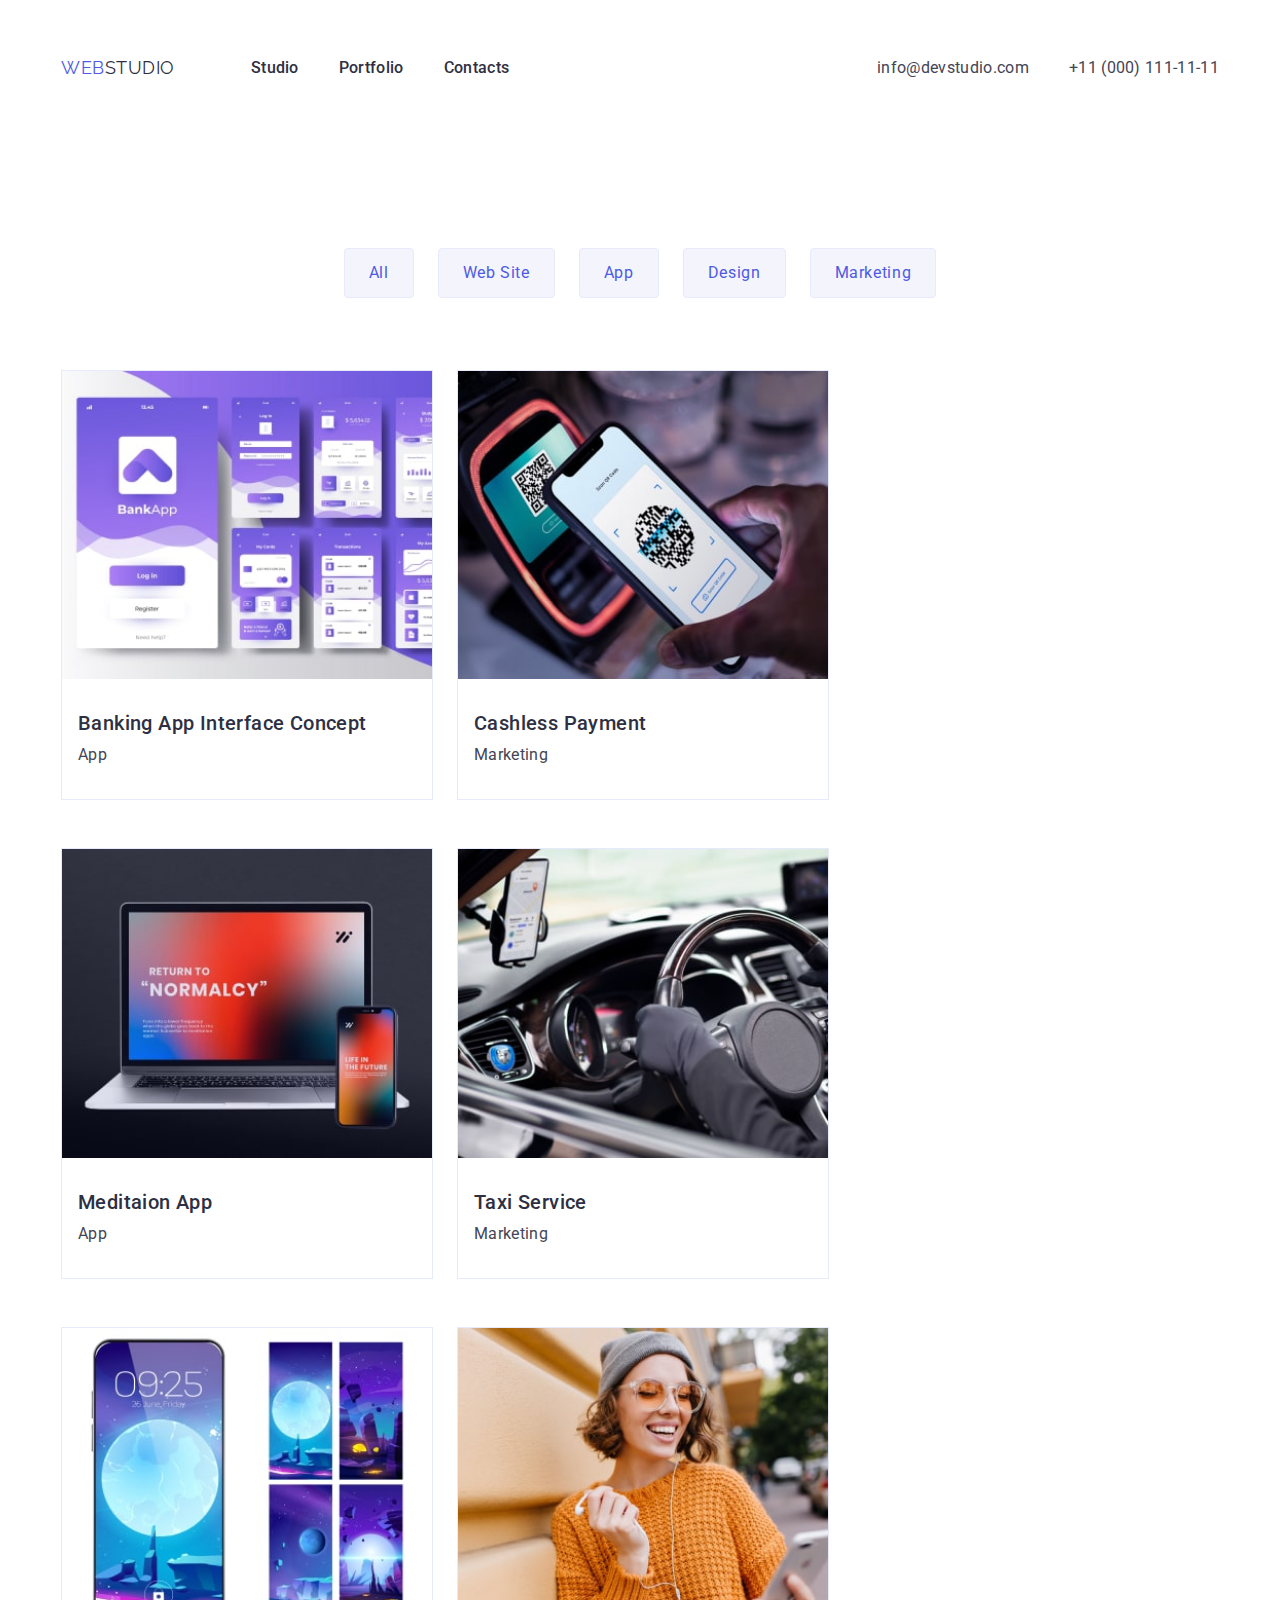
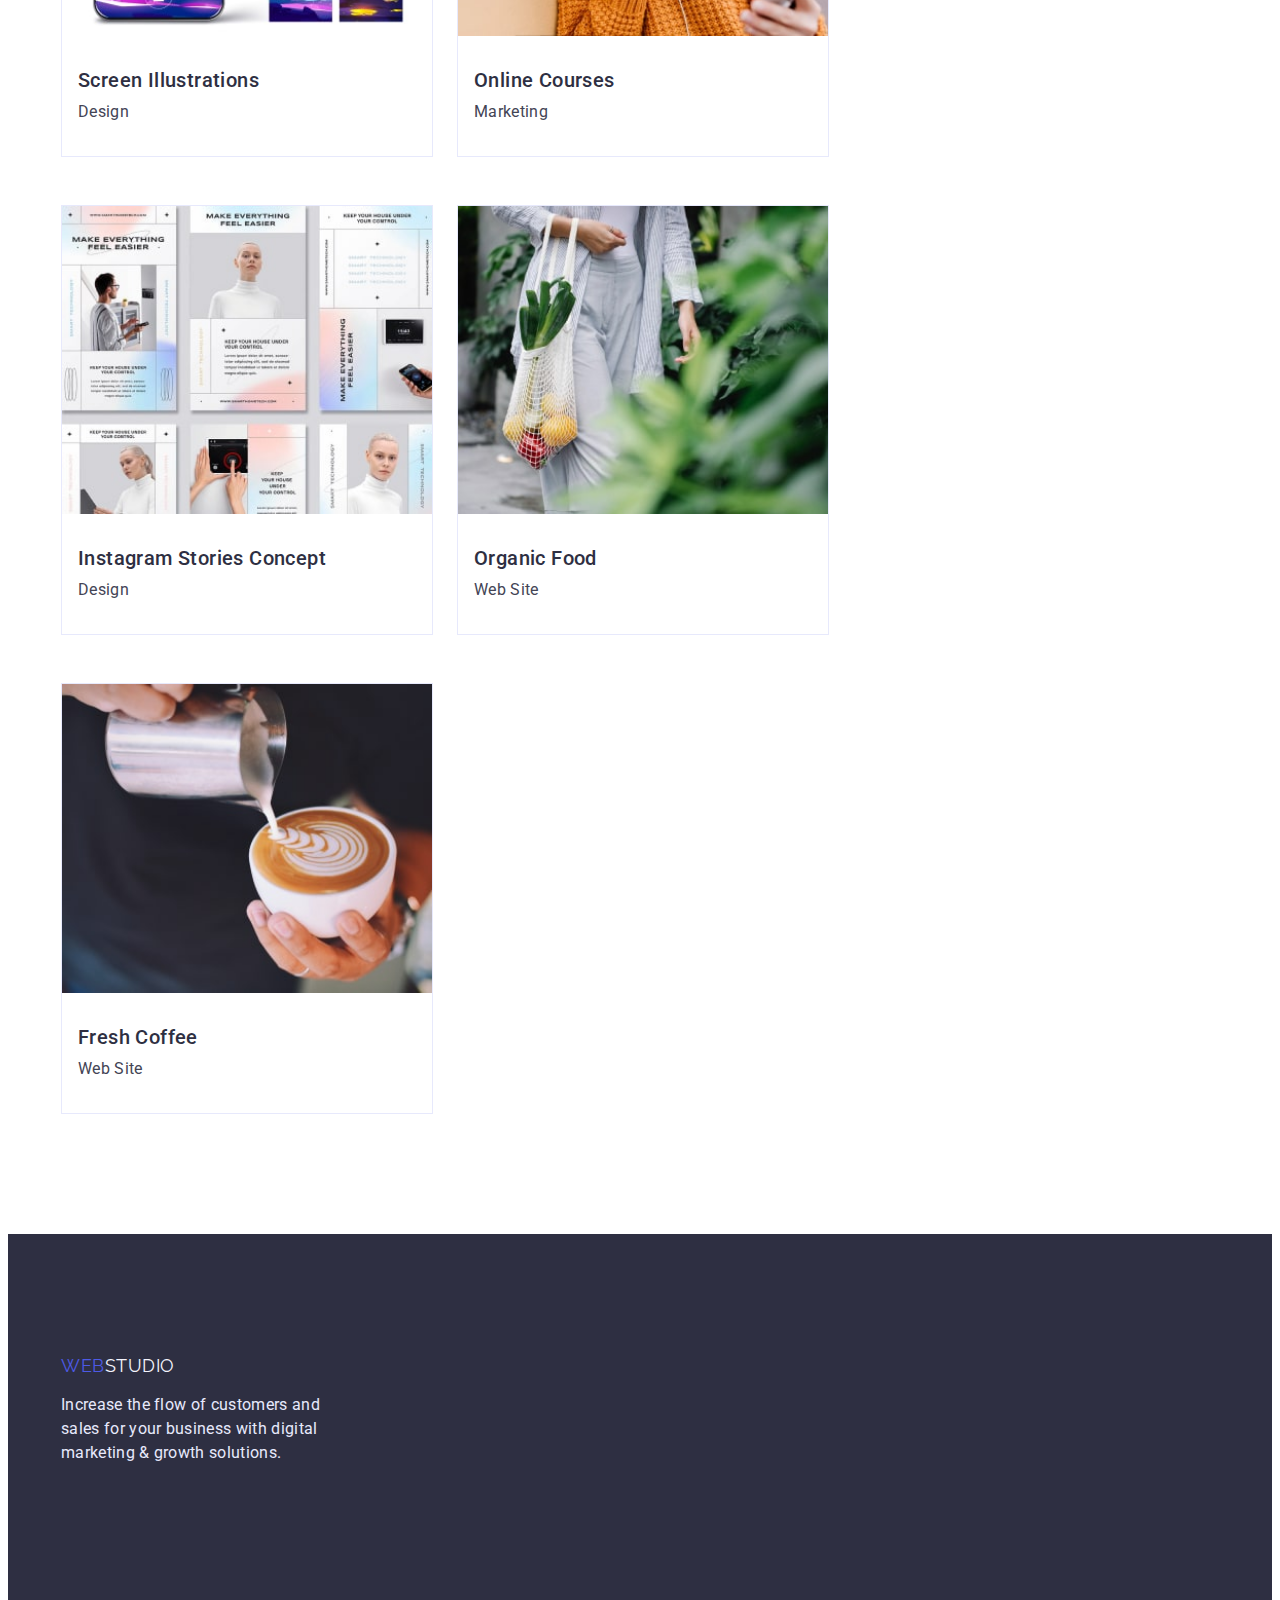
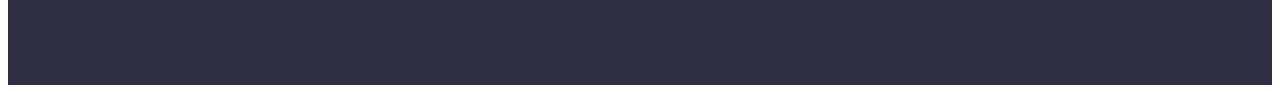
==== commit 36bd5f18: "added homework 3" ====
--- a/portfolio.html
+++ b/portfolio.html
@@ -23,24 +23,24 @@
   <body>
     <!-- Header -->
     <header class="header">
-      <div class="container">
+      <div class="container header-container">
         <nav class="nav">
           <a class="logo link" href="./index.html"
             >Web<span class="logo-item">Studio</span></a
           >
-          <ul class="menu list">
-            <li class="menu-item list">
+          <ul class="menu-list list">
+            <li class="menu-item">
               <a class="menu-link link" href="./index.html">Studio</a>
             </li>
-            <li class="menu-item list">
+            <li class="menu-item">
               <a class="menu-link link" href="./portfolio.html">Portfolio</a>
             </li>
-            <li class="menu-item list">
-              <a class="menu-link link" href="/contacts.html">Contacts</a>
+            <li class="menu-item">
+              <a class="menu-link link" href="./contacts.html">Contacts</a>
             </li>
           </ul>
         </nav>
-        <address>
+        <address class="adress">
           <ul class="adress-menu list">
             <li class="adress-menu-item">
               <a class="adress-link link" href="mailto:info@devstudio.com"
@@ -57,19 +57,23 @@
       </div>
     </header>
     <main>
-      <section class="portfolio">
-        <div class="container">
-          <h2 hidden>Portfolio</h2>
+      <section class="portfolio section">
+        <div class="container portfolio-container">
+          <h2 class="hidden">Portfolio</h2>
           <ul class="portfolio-btn-list list">
-            <li>
-              <button class="modal-btn" type="button">All</button>
+            <li class="portfolio-btn-item">
+              <button class="modal-btn btn" type="button">All</button>
             </li>
-            <li>
+            <li class="portfolio-btn-item">
               <button class="modal-btn btn" type="button">Web Site</button>
             </li>
-            <li><button class="modal-btn btn" type="button">App</button></li>
-            <li><button class="modal-btn btn" type="button">Design</button></li>
-            <li>
+            <li class="portfolio-btn-item">
+              <button class="modal-btn btn" type="button">App</button>
+            </li>
+            <li class="portfolio-btn-item">
+              <button class="modal-btn btn" type="button">Design</button>
+            </li>
+            <li class="portfolio-btn-item">
               <button class="modal-btn btn" type="button">Marketing</button>
             </li>
           </ul>
@@ -155,9 +159,9 @@
         </div>
       </section>
     </main>
-    <footer class="footer">
+    <footer class="footer section">
       <div class="container">
-        <a class="logo link" href="./index.html"
+        <a class="footer-logo link" href="./index.html"
           >Web<span class="logo-footer-span">Studio</span></a
         >
         <p class="footer-text">
--- a/css/styles.css
+++ b/css/styles.css
@@ -59,10 +59,11 @@
   overflow: hidden;
 }
 .container {
-  width: 1158px;
+  width: 100%;
+  max-width: 1158px;
   padding-left: 15px;
   padding-right: 15px;
-  outline: 2px solid red;
+  /** outline: 2px solid red; */
   margin: 0 auto;
 }
 .section {
@@ -80,16 +81,31 @@
   letter-spacing: 0.03em;
   text-transform: uppercase;
   color: #4d5ae5;
+  padding: 24px 0;
+  margin-right: 76px;
 }
 .logo-item {
   color: var(--logo-color);
 }
 /*?-----------------------HEADER-------------------------- */
+.header-container {
+  display: flex;
+}
+.nav {
+  display: flex;
+  align-items: center;
+  margin-right: auto;
+}
 .header {
   background-color: #ffffff;
   padding-top: 24px;
   padding-bottom: 24px;
 }
+.menu-list {
+  display: flex;
+  gap: 40px;
+}
+
 .menu-link {
   line-height: 1.5;
   font-weight: 500;
@@ -99,12 +115,21 @@
 .menu-link:hover {
   color: #404bbf;
 }
+.adress {
+  display: flex;
+  align-items: center;
+}
+.adress-menu {
+  display: flex;
+  gap: 40px;
+}
 .adress-link {
   font-style: normal;
   line-height: 1.5;
   letter-spacing: 0.02em;
   color: var(--primary-text-color);
 }
+
 .adress-link:hover {
   color: #404bbf;
 }
@@ -113,7 +138,7 @@
   font-family: "Roboto", sans-serif;
   font-size: 16px;
   line-height: 1.5;
-  width: 169px;
+  min-width: 169px;
   height: 56px;
   margin: 0 auto;
   align-items: center;
@@ -127,6 +152,8 @@
   background-color: #404bbf;
   cursor: pointer;
 }
+.hero-container {
+}
 .hero {
   background-color: #2e2f42;
 }
@@ -134,8 +161,10 @@
   font-size: 56px;
   line-height: 1.07;
   letter-spacing: 0.02em;
+  max-width: 496px;
+  height: 120px;
   color: var(--primary-white-color);
-  border-radius: nullpx;
+  margin: 0 auto;
 }
 /*?-----------------------OUR FEATURES-------------------------- */
 .features-title {
@@ -146,16 +175,27 @@
   color: var(--tittle-text-color);
   margin-bottom: 8px;
 }
+.features-list {
+  display: flex;
+  gap: 24px;
+}
 .features-text {
   line-height: 1.5;
   letter-spacing: 0.02em;
   color: var(--primary-text-color);
+  max-width: 264px;
 }
 /*?-----------------------WHAT ARE WE DOING-------------------------- */
 .examples-title {
   margin-bottom: 72px;
+  text-align: center;
+}
+.examples-list {
+  display: flex;
+  gap: 24px;
 }
 .examples-item {
+  width: calc((100% - 48px) / 3);
 }
 /*?-----------------------OUR TEAM-------------------------- */
 .our-team {
@@ -163,9 +203,15 @@
 }
 .team-title {
   margin-bottom: 72px;
+  text-align: center;
+}
+.team-list {
+  display: flex;
+  gap: 24px;
 }
 .team-item {
   background-color: var(--primary-white-color);
+  width: calc((100% - 72px) / 4);
 }
 .team-card-title {
   font-size: 20px;
@@ -193,12 +239,15 @@
   text-transform: uppercase;
   color: #4d5ae5;
   margin-bottom: 16px;
+  padding-top: 100px;
 }
 .footer-text {
   line-height: 1.5;
   letter-spacing: 0.02em;
+  max-width: 264px;
   color: #e7e9fc;
   margin-top: 16px;
+  padding-bottom: 100px;
 }
 .logo-footer-span {
   color: #f4f4fd;
@@ -208,11 +257,13 @@
   font-family: "Roboto", sans-serif;
   font-size: 16px;
   line-height: 1.5;
-  align-items: center;
-  text-align: center;
   letter-spacing: 0.04em;
   color: #4d5ae5;
   background: #f4f4fd;
+  flex-direction: row;
+  justify-content: center;
+  align-items: center;
+  padding: 12px 24px;
   border: 1px solid #e7e9fc;
   border-radius: 4px;
   flex: none;
@@ -225,10 +276,12 @@
   background: #404bbf;
   box-shadow: 0px 3px 1px rgba(0, 0, 0, 0.1), 0px 2px 1px rgba(0, 0, 0, 0.08),
     0px 2px 2px rgba(0, 0, 0, 0.12);
-  border-radius: 4px;
-  flex: none;
-  order: 0;
-  flex-grow: 0;
+}
+.portfolio-btn-list {
+  padding-bottom: 72px;
+  display: flex;
+  justify-content: center;
+  gap: 24px;
 }
 .portfolio-title {
   font-size: 20px;
@@ -236,16 +289,24 @@
   line-height: 1.2;
   letter-spacing: 0.02em;
   color: var(--tittle-text-color);
-  margin-top: 32px;
-  margin-bottom: 8px;
+  padding-top: 32px;
+  padding-left: 16px;
+}
+.portfolio-item {
+  border: 1px solid #e7e9fc;
+  width: calc((100% - 48px) / 3);
 }
 .portfolio-text {
   line-height: 1.5;
   letter-spacing: 0.02em;
   color: var(--primary-text-color);
   padding-bottom: 32px;
-}
-.portfolio-btn-list {
-  padding-top: 96px;
-  padding-bottom: 72px;
-}
+  padding-left: 16px;
+  margin-top: 8px;
+}
+.portfolio-list {
+  display: flex;
+  flex-wrap: wrap;
+  column-gap: 24px;
+  row-gap: 48px;
+}
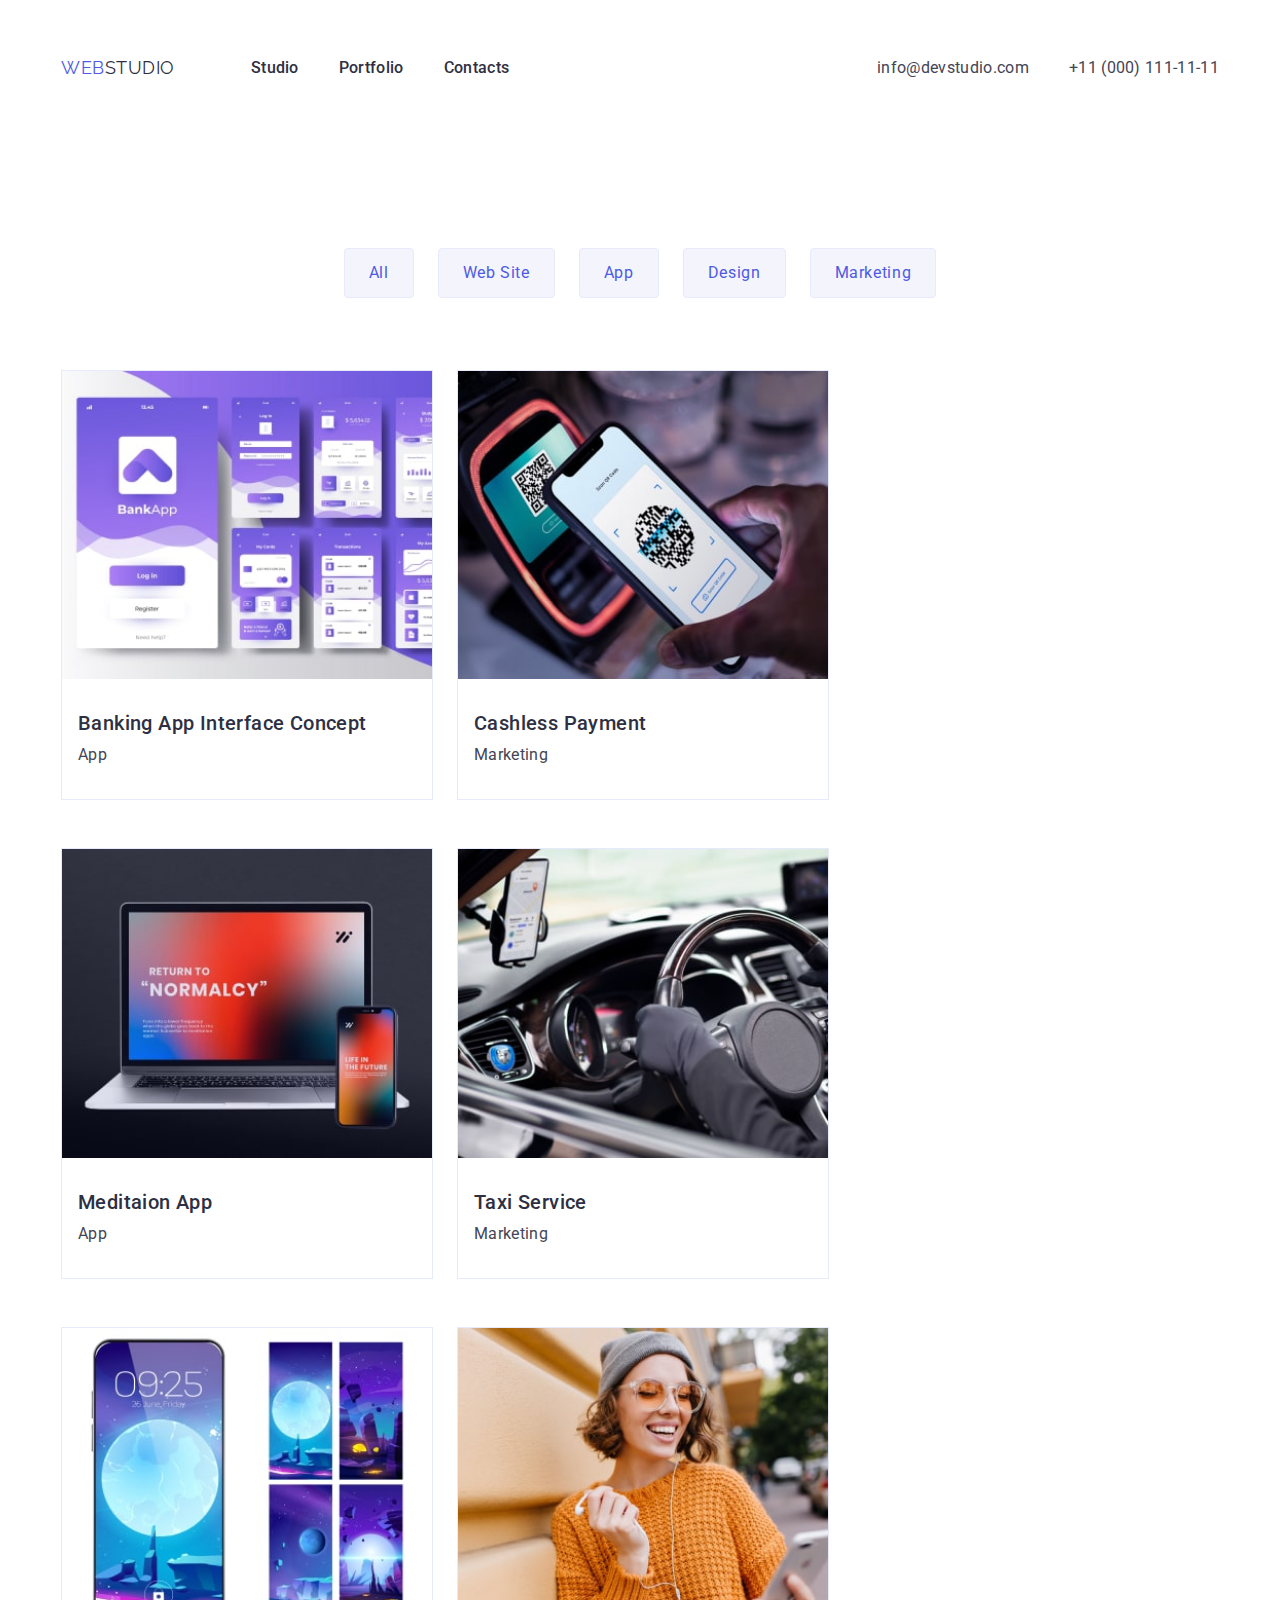
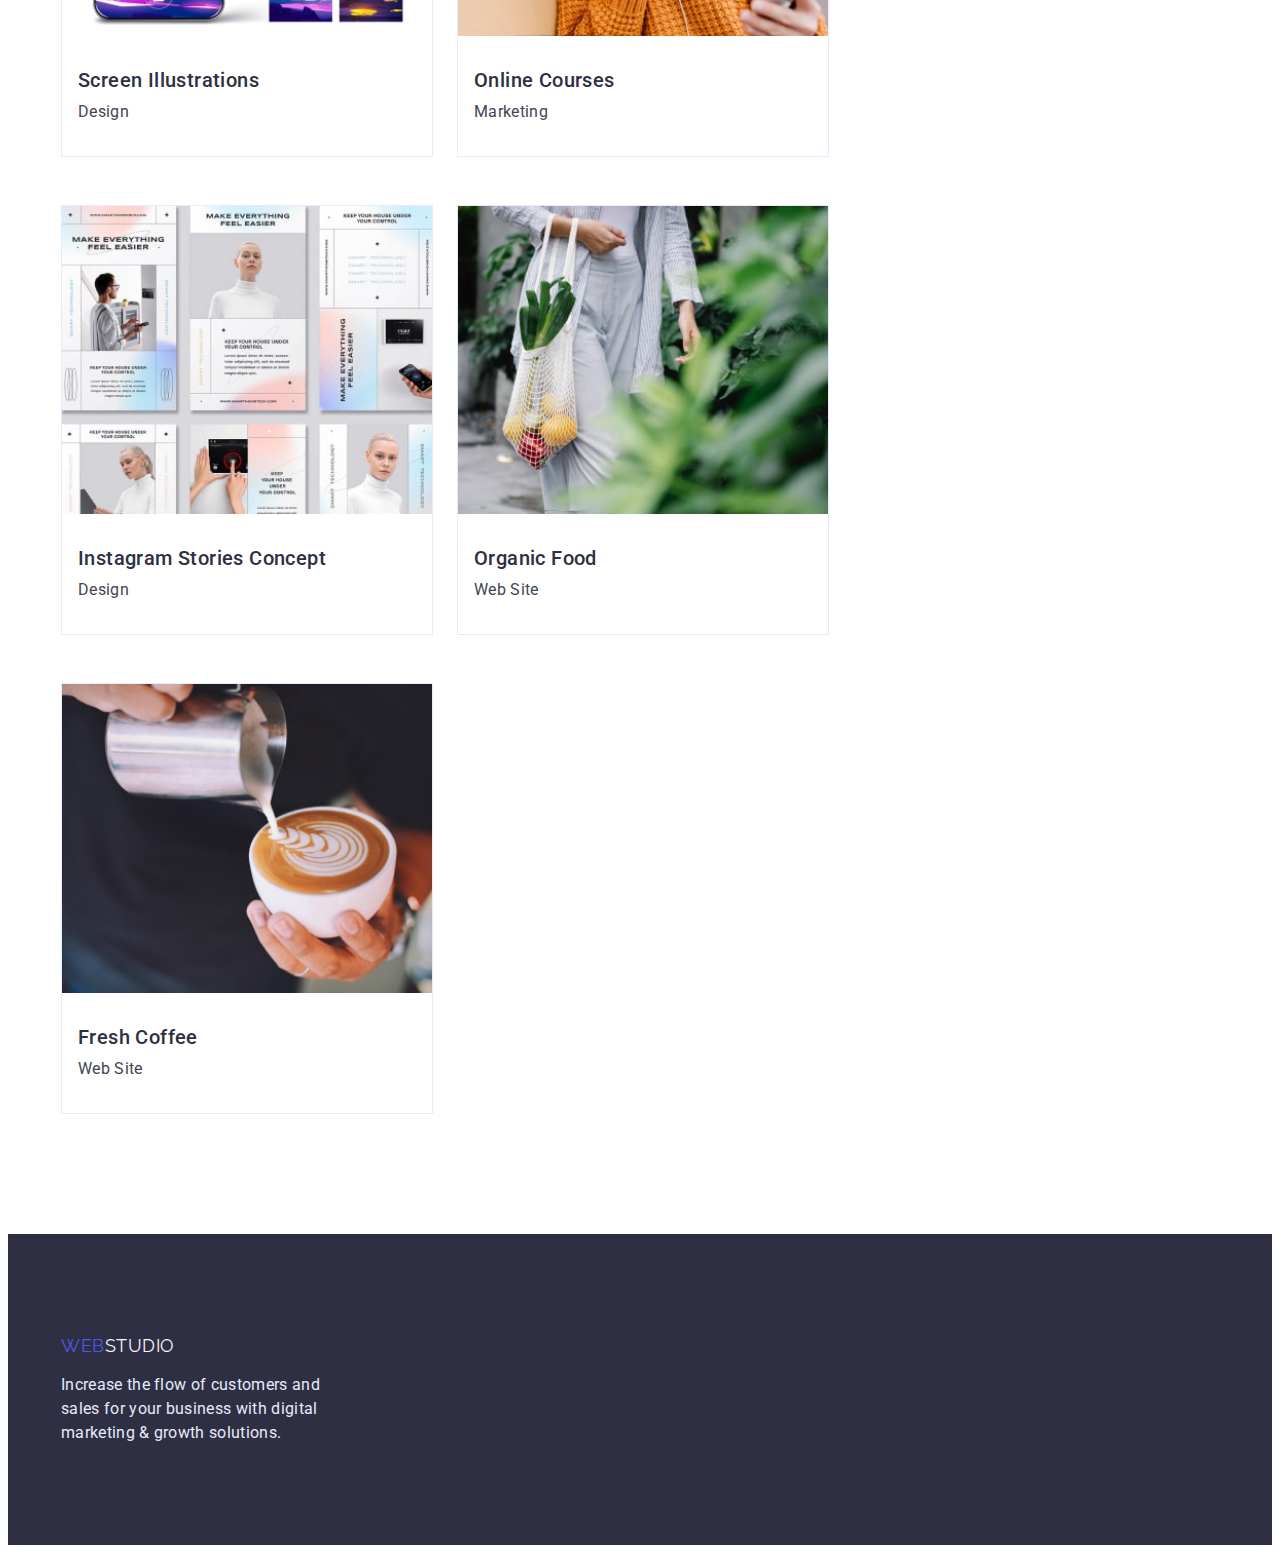
==== commit 8b64684f: "added homework 3 final" ====
--- a/portfolio.html
+++ b/portfolio.html
@@ -159,8 +159,8 @@
         </div>
       </section>
     </main>
-    <footer class="footer section">
-      <div class="container">
+    <footer class="footer">
+      <div class="container footer-container">
         <a class="footer-logo link" href="./index.html"
           >Web<span class="logo-footer-span">Studio</span></a
         >
--- a/css/styles.css
+++ b/css/styles.css
@@ -152,8 +152,6 @@
   background-color: #404bbf;
   cursor: pointer;
 }
-.hero-container {
-}
 .hero {
   background-color: #2e2f42;
 }
@@ -241,16 +239,19 @@
   margin-bottom: 16px;
   padding-top: 100px;
 }
+.logo-footer-span {
+  color: #f4f4fd;
+}
 .footer-text {
   line-height: 1.5;
   letter-spacing: 0.02em;
   max-width: 264px;
   color: #e7e9fc;
   margin-top: 16px;
+}
+.footer-container {
+  padding-top: 100px;
   padding-bottom: 100px;
-}
-.logo-footer-span {
-  color: #f4f4fd;
 }
 /*?-----------------------PORTFOLIO-------------------------- */
 .modal-btn {
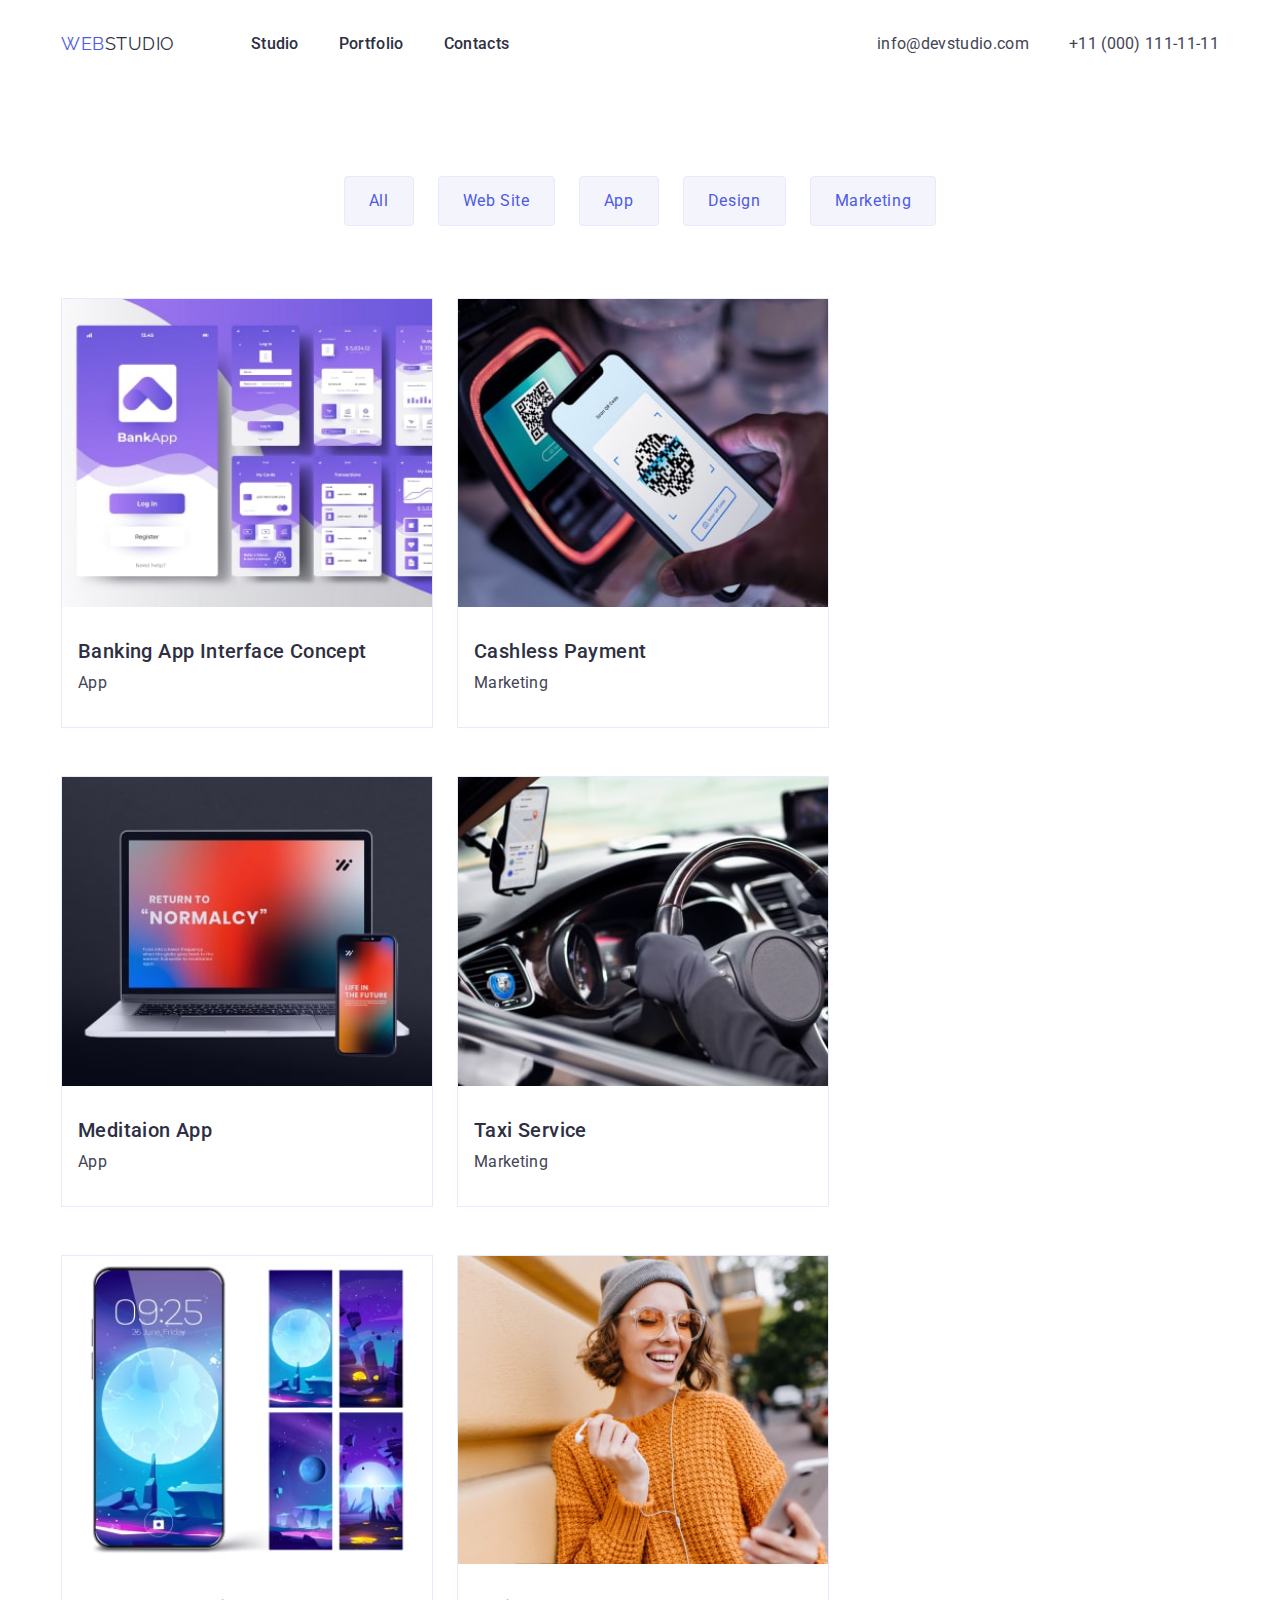
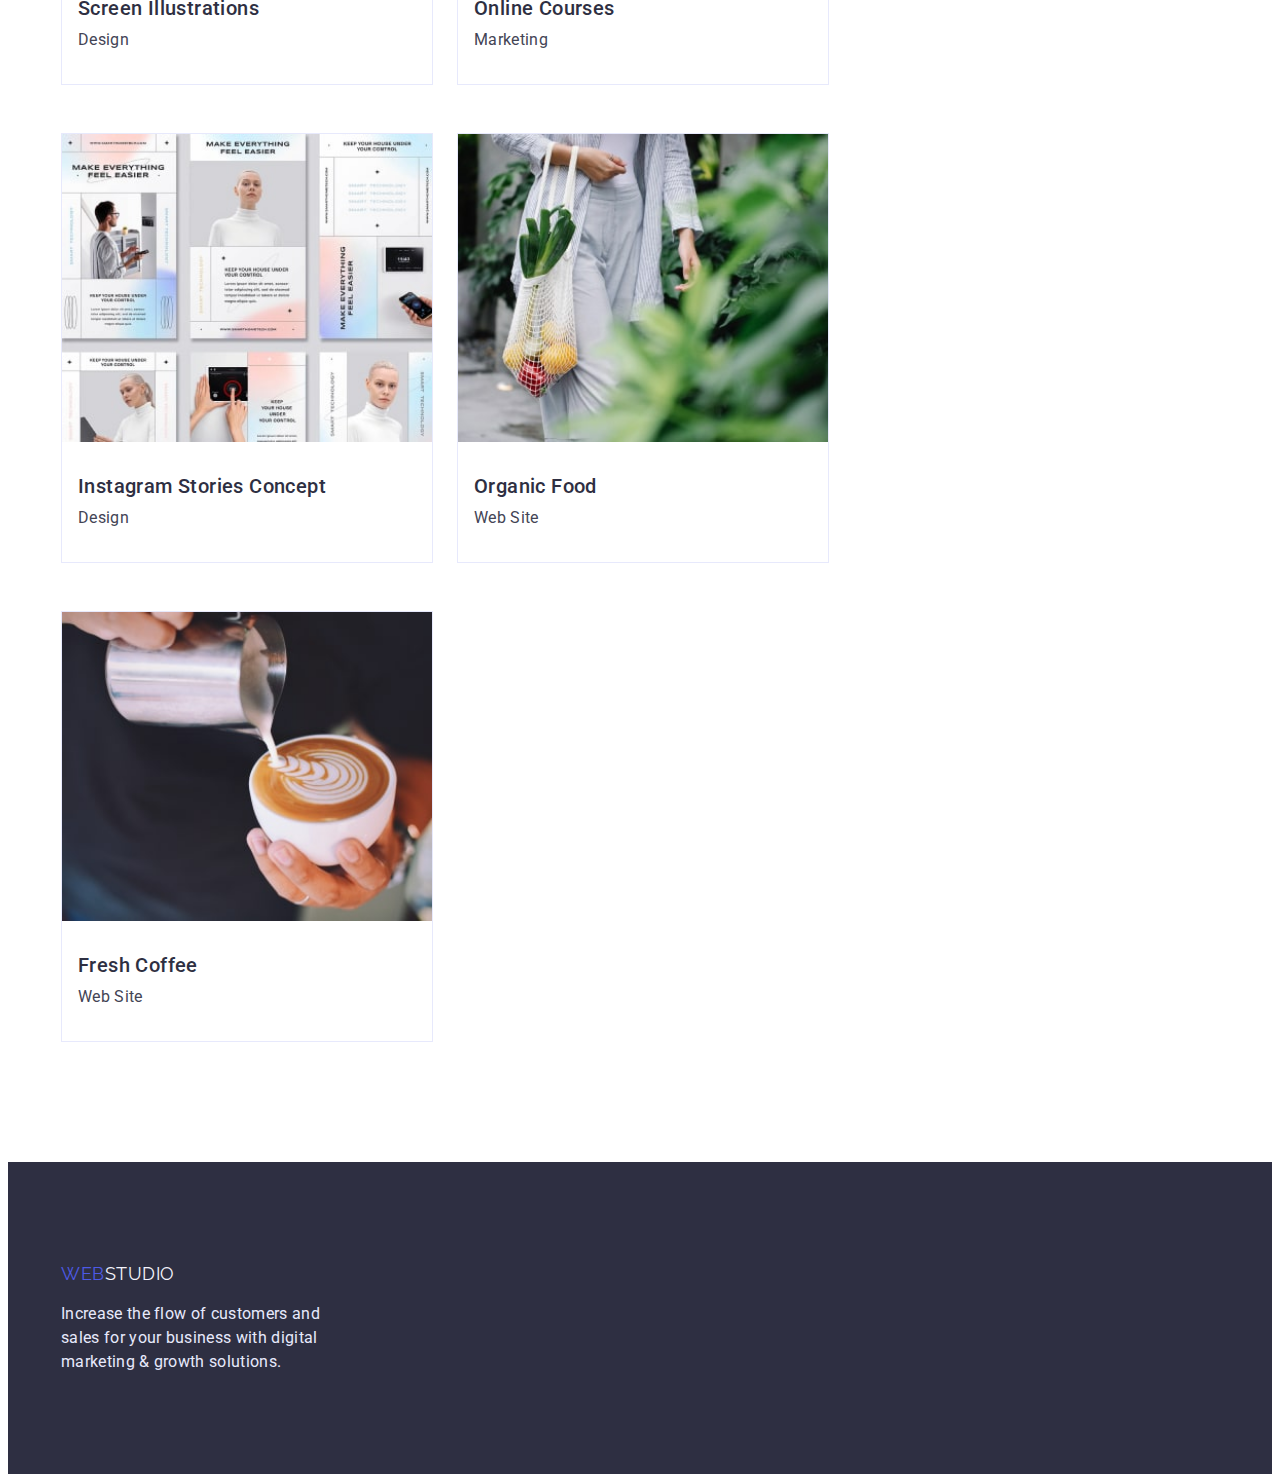
==== commit ca9310dc: "added homework 3" ====
--- a/portfolio.html
+++ b/portfolio.html
@@ -57,7 +57,7 @@
       </div>
     </header>
     <main>
-      <section class="portfolio section">
+      <section class="portfolio">
         <div class="container portfolio-container">
           <h2 class="hidden">Portfolio</h2>
           <ul class="portfolio-btn-list list">
--- a/css/styles.css
+++ b/css/styles.css
@@ -98,13 +98,13 @@
 }
 .header {
   background-color: #ffffff;
+}
+.menu-list {
+  display: flex;
+  gap: 40px;
   padding-top: 24px;
   padding-bottom: 24px;
 }
-.menu-list {
-  display: flex;
-  gap: 40px;
-}
 
 .menu-link {
   line-height: 1.5;
@@ -122,6 +122,8 @@
 .adress-menu {
   display: flex;
   gap: 40px;
+  padding-top: 24px;
+  padding-bottom: 24px;
 }
 .adress-link {
   font-style: normal;
@@ -145,6 +147,8 @@
   letter-spacing: 0.04em;
   color: var(--primary-white-color);
   background-color: #4d5ae5;
+  box-shadow: 0px 4px 4px rgba(0, 0, 0, 0.15);
+  border-radius: 4px;
   cursor: pointer;
   margin-top: 48px;
 }
@@ -278,11 +282,15 @@
   box-shadow: 0px 3px 1px rgba(0, 0, 0, 0.1), 0px 2px 1px rgba(0, 0, 0, 0.08),
     0px 2px 2px rgba(0, 0, 0, 0.12);
 }
+.portfolio {
+  padding-bottom: 120px;
+}
 .portfolio-btn-list {
   padding-bottom: 72px;
   display: flex;
   justify-content: center;
   gap: 24px;
+  padding-top: 96px;
 }
 .portfolio-title {
   font-size: 20px;
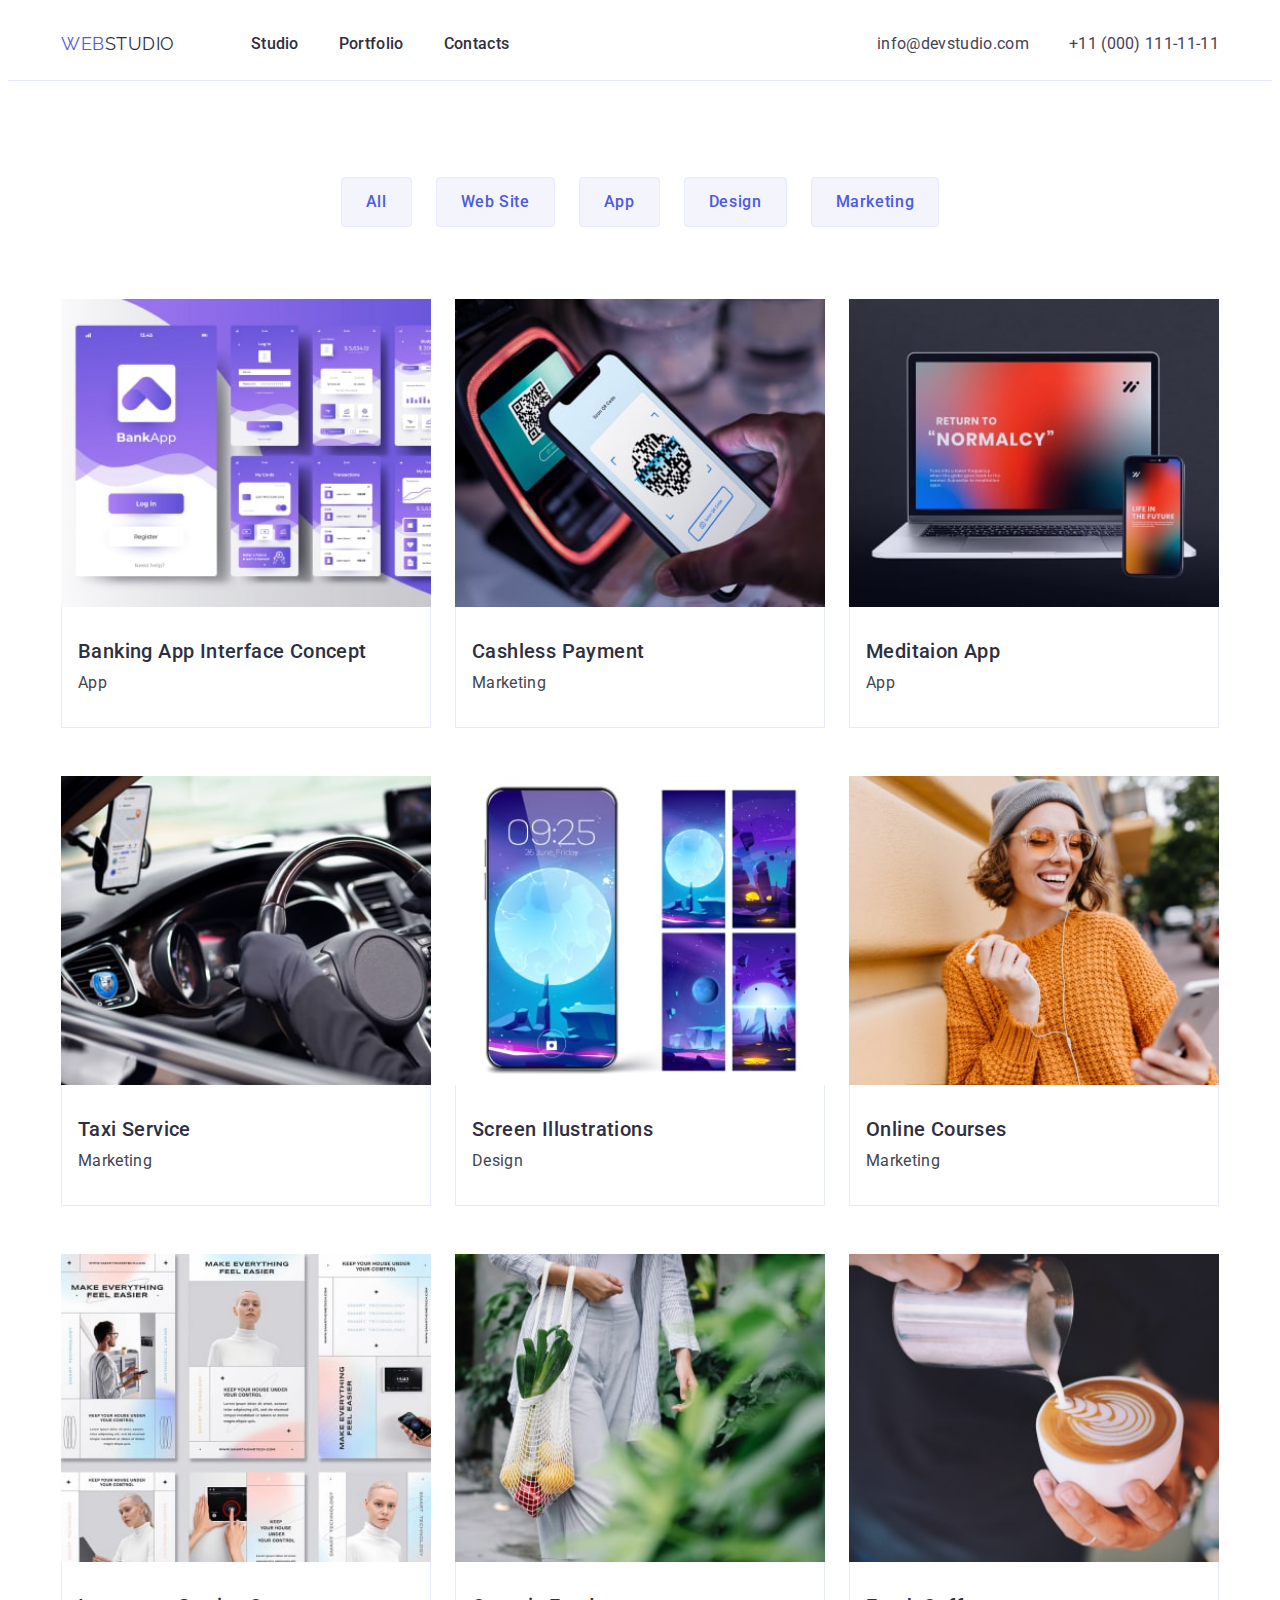
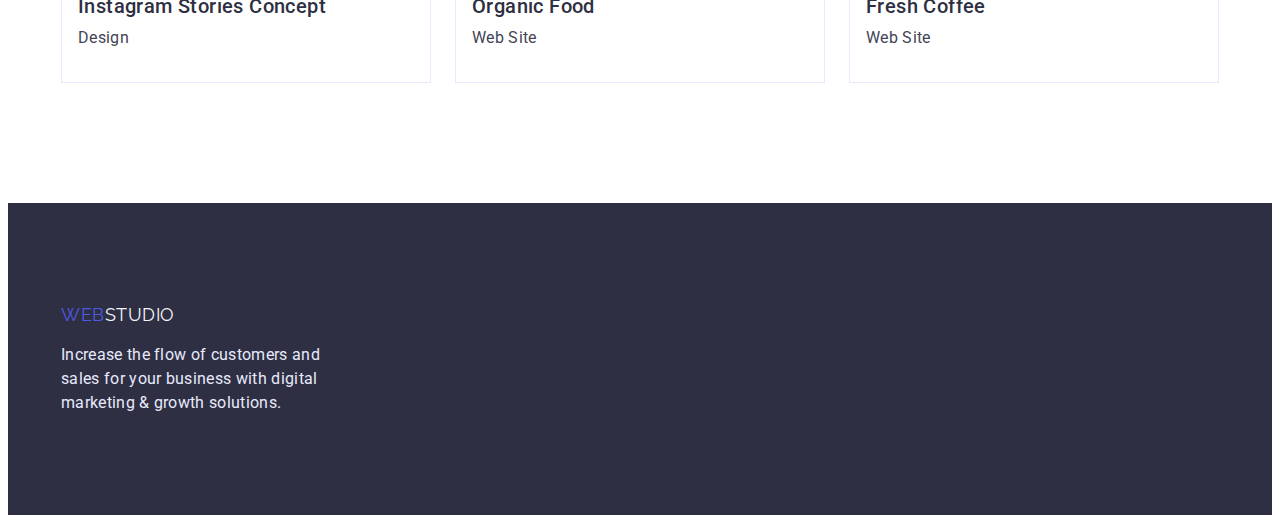
==== commit cc1f6e29: "homework 3 final" ====
--- a/portfolio.html
+++ b/portfolio.html
@@ -58,8 +58,8 @@
     </header>
     <main>
       <section class="portfolio">
-        <div class="container portfolio-container">
-          <h2 class="hidden">Portfolio</h2>
+        <div class="container">
+          <h1 class="hidden">Portfolio</h1>
           <ul class="portfolio-btn-list list">
             <li class="portfolio-btn-item">
               <button class="modal-btn btn" type="button">All</button>
@@ -80,8 +80,10 @@
           <ul class="portfolio-list list">
             <li class="portfolio-item">
               <img src="./images/portfolio-1.jpg" alt="bank app" width="360" />
-              <h3 class="portfolio-title">Banking App Interface Concept</h3>
-              <p class="portfolio-text">App</p>
+              <div class="portfolio-item-container">
+                <h2 class="portfolio-title">Banking App Interface Concept</h2>
+                <p class="portfolio-text">App</p>
+              </div>
             </li>
             <li class="portfolio-item">
               <img
@@ -89,8 +91,10 @@
                 alt="phone with QR-code"
                 width="360"
               />
-              <h3 class="portfolio-title">Cashless Payment</h3>
-              <p class="portfolio-text">Marketing</p>
+              <div class="portfolio-item-container">
+                <h2 class="portfolio-title">Cashless Payment</h2>
+                <p class="portfolio-text">Marketing</p>
+              </div>
             </li>
             <li class="portfolio-item">
               <img
@@ -98,8 +102,10 @@
                 alt="laptop and phone"
                 width="360"
               />
-              <h3 class="portfolio-title">Meditaion App</h3>
-              <p class="portfolio-text">App</p>
+              <div class="portfolio-item-container">
+                <h2 class="portfolio-title">Meditaion App</h2>
+                <p class="portfolio-text">App</p>
+              </div>
             </li>
             <li class="portfolio-item">
               <img
@@ -107,8 +113,10 @@
                 alt="man in a car with phone"
                 width="360"
               />
-              <h3 class="portfolio-title">Taxi Service</h3>
-              <p class="portfolio-text">Marketing</p>
+              <div class="portfolio-item-container">
+                <h2 class="portfolio-title">Taxi Service</h2>
+                <p class="portfolio-text">Marketing</p>
+              </div>
             </li>
             <li class="portfolio-item">
               <img
@@ -116,8 +124,10 @@
                 alt="screen illustrations"
                 width="360"
               />
-              <h3 class="portfolio-title">Screen Illustrations</h3>
-              <p class="portfolio-text">Design</p>
+              <div class="portfolio-item-container">
+                <h2 class="portfolio-title">Screen Illustrations</h2>
+                <p class="portfolio-text">Design</p>
+              </div>
             </li>
             <li class="portfolio-item">
               <img
@@ -125,8 +135,10 @@
                 alt="girl with phone and earphones"
                 width="360"
               />
-              <h3 class="portfolio-title">Online Courses</h3>
-              <p class="portfolio-text">Marketing</p>
+              <div class="portfolio-item-container">
+                <h2 class="portfolio-title">Online Courses</h2>
+                <p class="portfolio-text">Marketing</p>
+              </div>
             </li>
             <li class="portfolio-item">
               <img
@@ -134,8 +146,10 @@
                 alt="Instagram stories concept"
                 width="360"
               />
-              <h3 class="portfolio-title">Instagram Stories Concept</h3>
-              <p class="portfolio-text">Design</p>
+              <div class="portfolio-item-container">
+                <h2 class="portfolio-title">Instagram Stories Concept</h2>
+                <p class="portfolio-text">Design</p>
+              </div>
             </li>
             <li class="portfolio-item">
               <img
@@ -143,8 +157,10 @@
                 alt="a bag with vegetables and fruits"
                 width="360"
               />
-              <h3 class="portfolio-title">Organic Food</h3>
-              <p class="portfolio-text">Web Site</p>
+              <div class="portfolio-item-container">
+                <h2 class="portfolio-title">Organic Food</h2>
+                <p class="portfolio-text">Web Site</p>
+              </div>
             </li>
             <li class="portfolio-item">
               <img
@@ -152,15 +168,17 @@
                 alt="a cup of cofee"
                 width="360"
               />
-              <h3 class="portfolio-title">Fresh Coffee</h3>
-              <p class="portfolio-text">Web Site</p>
+              <div class="portfolio-item-container">
+                <h2 class="portfolio-title">Fresh Coffee</h2>
+                <p class="portfolio-text">Web Site</p>
+              </div>
             </li>
           </ul>
         </div>
       </section>
     </main>
     <footer class="footer">
-      <div class="container footer-container">
+      <div class="container">
         <a class="footer-logo link" href="./index.html"
           >Web<span class="logo-footer-span">Studio</span></a
         >
--- a/css/styles.css
+++ b/css/styles.css
@@ -4,6 +4,10 @@
   --primary-white-color: #ffffff;
   --primary-bcg-color: #f4f4fd;
   --logo-color: #2e2f42;
+  --hero-bg-color: #4d5ae5;
+  --section-title-color: #2e2f42;
+  --modal-btn-color: #4d5ae5;
+  --modal-btn-background: #f4f4fd;
 }
 
 /*?-----------------------RESET-------------------------- */
@@ -24,7 +28,6 @@
 img {
   display: block;
   width: 100%;
-  max-width: 100%;
 }
 
 /*?-----------------------BASE-------------------------- */
@@ -32,7 +35,6 @@
   color: var(--primary-text-color);
   font-family: "Roboto", sans-serif;
   background-color: var(--primary-white-color);
-  font-size: 16px;
 }
 .list {
   list-style: none;
@@ -44,6 +46,9 @@
   font-size: 36px;
   line-height: 1.2;
   letter-spacing: 0.02em;
+  margin-bottom: 72px;
+  text-align: center;
+  color: var(--section-title-color);
   text-transform: capitalize;
 }
 .hidden {
@@ -97,13 +102,11 @@
   margin-right: auto;
 }
 .header {
-  background-color: #ffffff;
+  border-bottom: 1px solid #e7e9fc;
 }
 .menu-list {
   display: flex;
   gap: 40px;
-  padding-top: 24px;
-  padding-bottom: 24px;
 }
 
 .menu-link {
@@ -111,6 +114,8 @@
   font-weight: 500;
   letter-spacing: 0.02em;
   color: var(--tittle-text-color);
+  display: block;
+  padding: 24px 0;
 }
 .menu-link:hover {
   color: #404bbf;
@@ -122,14 +127,14 @@
 .adress-menu {
   display: flex;
   gap: 40px;
-  padding-top: 24px;
-  padding-bottom: 24px;
 }
 .adress-link {
   font-style: normal;
   line-height: 1.5;
   letter-spacing: 0.02em;
   color: var(--primary-text-color);
+  display: block;
+  padding: 24px 0;
 }
 
 .adress-link:hover {
@@ -139,6 +144,7 @@
 .main-btn {
   font-family: "Roboto", sans-serif;
   font-size: 16px;
+  font-weight: 500;
   line-height: 1.5;
   min-width: 169px;
   height: 56px;
@@ -146,7 +152,8 @@
   align-items: center;
   letter-spacing: 0.04em;
   color: var(--primary-white-color);
-  background-color: #4d5ae5;
+  background-color: var(--hero-bg-color);
+  border: none;
   box-shadow: 0px 4px 4px rgba(0, 0, 0, 0.15);
   border-radius: 4px;
   cursor: pointer;
@@ -158,13 +165,13 @@
 }
 .hero {
   background-color: #2e2f42;
+  padding: 188px 0;
 }
 .hero-title {
   font-size: 56px;
   line-height: 1.07;
   letter-spacing: 0.02em;
   max-width: 496px;
-  height: 120px;
   color: var(--primary-white-color);
   margin: 0 auto;
 }
@@ -181,16 +188,17 @@
   display: flex;
   gap: 24px;
 }
+.features-item {
+  max-width: 264px;
+}
 .features-text {
   line-height: 1.5;
   letter-spacing: 0.02em;
   color: var(--primary-text-color);
-  max-width: 264px;
 }
 /*?-----------------------WHAT ARE WE DOING-------------------------- */
-.examples-title {
-  margin-bottom: 72px;
-  text-align: center;
+.work-examples {
+  padding-bottom: 120px;
 }
 .examples-list {
   display: flex;
@@ -203,10 +211,6 @@
 .our-team {
   background-color: var(--primary-bcg-color);
 }
-.team-title {
-  margin-bottom: 72px;
-  text-align: center;
-}
 .team-list {
   display: flex;
   gap: 24px;
@@ -214,6 +218,13 @@
 .team-item {
   background-color: var(--primary-white-color);
   width: calc((100% - 72px) / 4);
+  box-shadow: 0px 1px 6px rgba(46, 47, 66, 0.08),
+    0px 1px 1px rgba(46, 47, 66, 0.16), 0px 2px 1px rgba(46, 47, 66, 0.08);
+  border-radius: 0px 0px 4px 4px;
+}
+.team-container {
+  padding-top: 32px;
+  padding-bottom: 32px;
 }
 .team-card-title {
   font-size: 20px;
@@ -221,17 +232,19 @@
   line-height: 1.2;
   letter-spacing: 0.02em;
   color: var(--tittle-text-color);
-  margin-top: 32px;
   margin-bottom: 8px;
+  text-align: center;
 }
 .team-text {
   line-height: 1.5;
   letter-spacing: 0.02em;
-  padding-bottom: 32px;
+  text-align: center;
 }
 /*?-----------------------FOOTER-------------------------- */
 .footer {
   background-color: var(--tittle-text-color);
+  padding-top: 100px;
+  padding-bottom: 100px;
 }
 .footer-logo {
   font-family: "Raleway", sans-serif;
@@ -240,8 +253,6 @@
   letter-spacing: 0.03em;
   text-transform: uppercase;
   color: #4d5ae5;
-  margin-bottom: 16px;
-  padding-top: 100px;
 }
 .logo-footer-span {
   color: #f4f4fd;
@@ -252,28 +263,19 @@
   max-width: 264px;
   color: #e7e9fc;
   margin-top: 16px;
-}
-.footer-container {
-  padding-top: 100px;
-  padding-bottom: 100px;
 }
 /*?-----------------------PORTFOLIO-------------------------- */
 .modal-btn {
   font-family: "Roboto", sans-serif;
   font-size: 16px;
+  font-weight: 500;
   line-height: 1.5;
   letter-spacing: 0.04em;
-  color: #4d5ae5;
-  background: #f4f4fd;
-  flex-direction: row;
-  justify-content: center;
-  align-items: center;
+  color: var(--modal-btn-color);
+  background-color: var(--modal-btn-background);
   padding: 12px 24px;
   border: 1px solid #e7e9fc;
   border-radius: 4px;
-  flex: none;
-  order: 1;
-  flex-grow: 0;
   cursor: pointer;
 }
 .modal-btn:hover {
@@ -284,34 +286,36 @@
 }
 .portfolio {
   padding-bottom: 120px;
+  padding-top: 96px;
 }
 .portfolio-btn-list {
-  padding-bottom: 72px;
+  margin-bottom: 72px;
   display: flex;
   justify-content: center;
   gap: 24px;
-  padding-top: 96px;
 }
 .portfolio-title {
   font-size: 20px;
   font-weight: 500;
   line-height: 1.2;
   letter-spacing: 0.02em;
+  margin-bottom: 8px;
   color: var(--tittle-text-color);
+}
+.portfolio-item {
+  width: calc((100% - 48px) / 3);
+}
+.portfolio-item-container {
+  border: 1px solid #e7e9fc;
+  border-top: none;
+  padding-left: 16px;
   padding-top: 32px;
-  padding-left: 16px;
-}
-.portfolio-item {
-  border: 1px solid #e7e9fc;
-  width: calc((100% - 48px) / 3);
+  padding-bottom: 32px;
 }
 .portfolio-text {
   line-height: 1.5;
   letter-spacing: 0.02em;
-  color: var(--primary-text-color);
-  padding-bottom: 32px;
-  padding-left: 16px;
-  margin-top: 8px;
+  color: var(--primary-text-color);7
 }
 .portfolio-list {
   display: flex;
